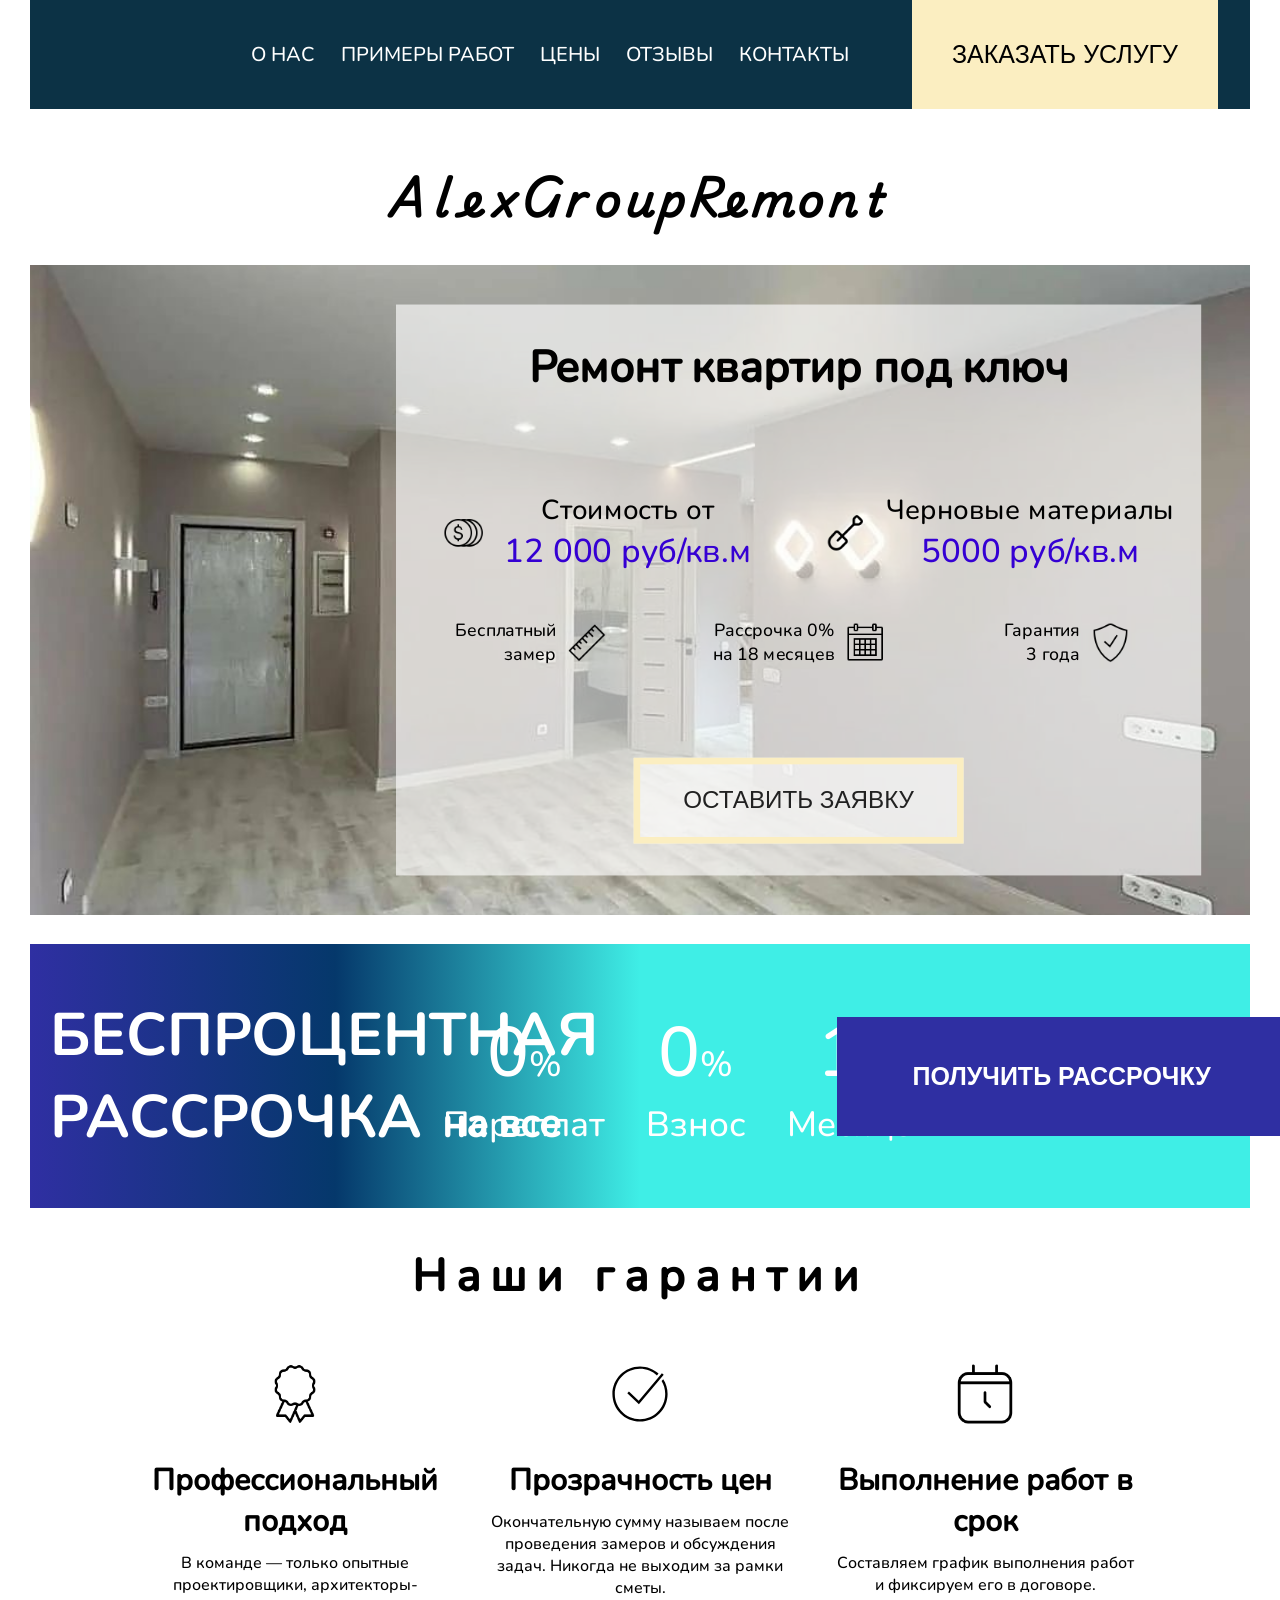
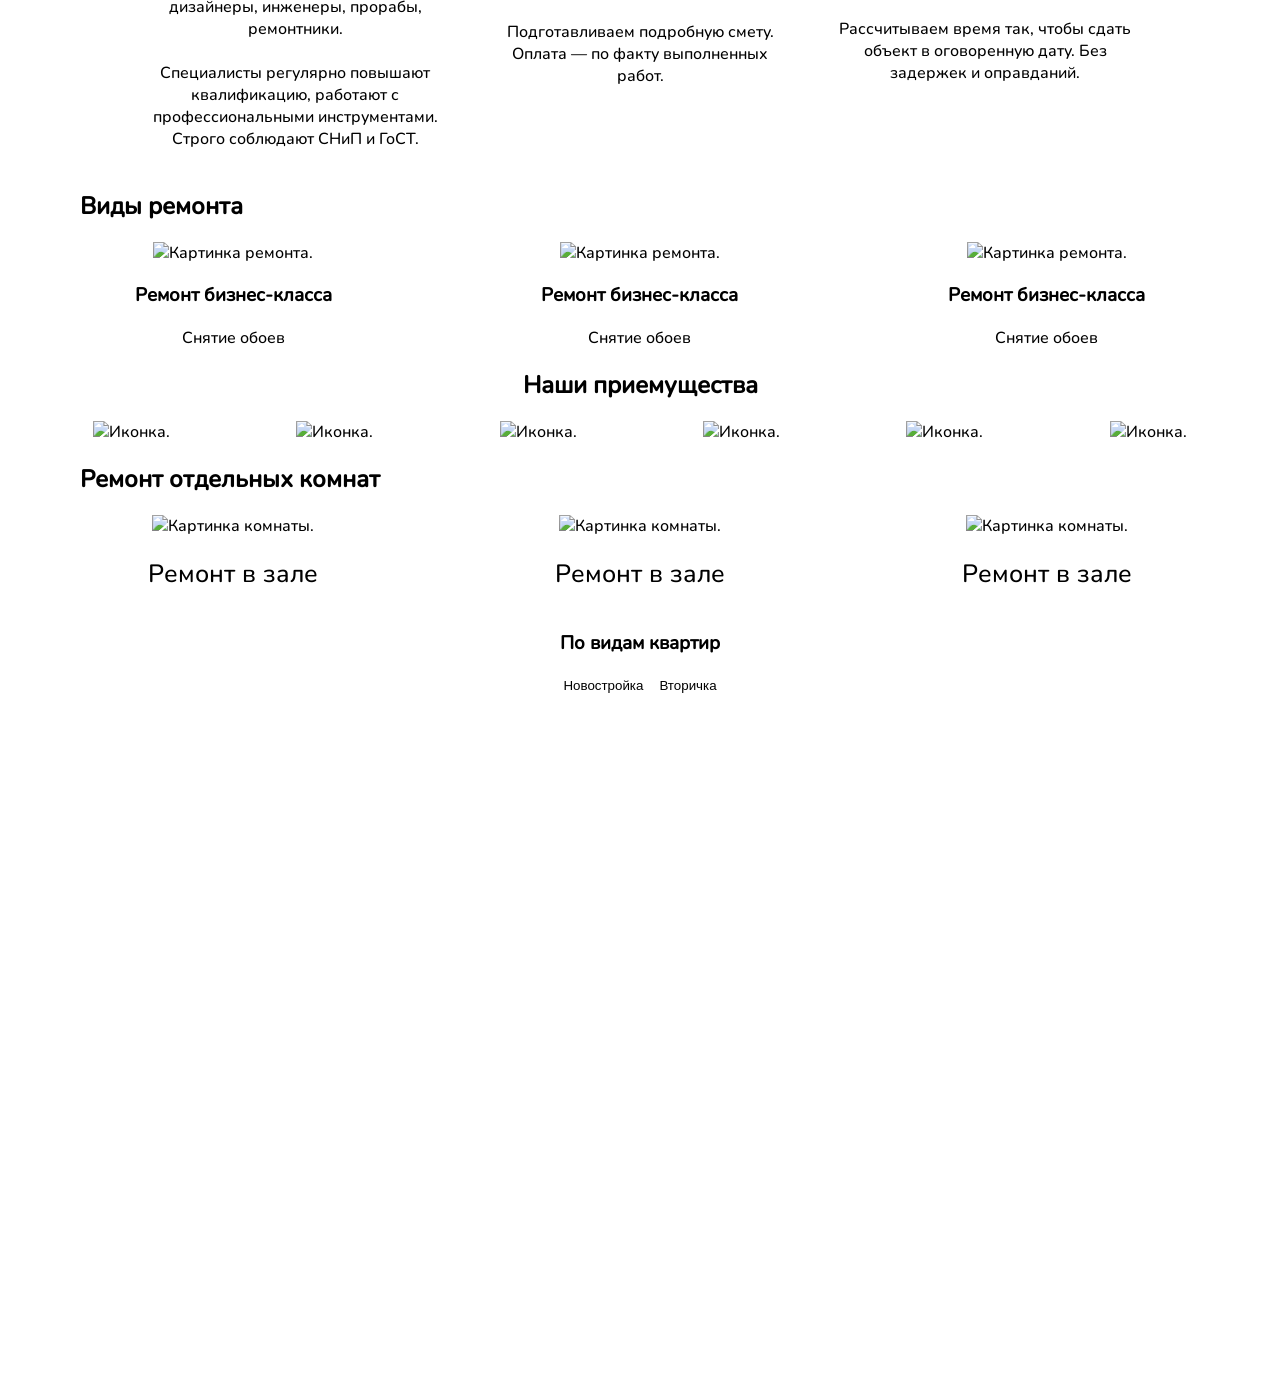
==== index.html @ 6d74d14d "test" ====
<!DOCTYPE html>
<html lang="en">
<head>
    <meta charset="UTF-8">
    <meta name="viewport" content="width=device-width, initial-scale=1.0">
    <script src="https://code.jquery.com/jquery-3.5.1.min.js" integrity="sha256-9/aliU8dGd2tb6OSsuzixeV4y/faTqgFtohetphbbj0=" crossorigin="anonymous"></script>
    <script src="./js/jquery.maskedinput.js"></script>
    <script src="./js/jquery.validate.min.js"></script>
    <link rel="stylesheet" href="styles/style.css">
    <title>Apartments</title>
</head>
<body class="body">
    <div class="body_wrapper">
        <header class="header">
            <div class="header_box">
                <nav class="nav_list">
                    <ul class="header_list">
                        <li class="header_item">
                            <a href="#" class="header_item_links">О нас</a>
                        </li>
                        <li class="header_item">
                            <a href="#" class="header_item_links">Примеры работ</a>
                        </li>
                        <li class="header_item">
                            <a href="#" class="header_item_links">Цены</a>
                        </li>
                        <li class="header_item">
                            <a href="#" class="header_item_links">Отзывы</a>
                        </li>
                        <li class="header_item">
                            <a href="#" class="header_item_links">Контакты</a>
                        </li>
                    </ul>
                    <button class="btn_head">Заказать услугу</button>
                </nav>
            </div>
            <div class="head_big_wrapp">
                <!-- <h1 class="name_compani">AlexgroupRemont</h1> -->
                <h1 class="name_compani">
                    <span class="name_compani_span" style="--d:1">A</span>
                    <span class="name_compani_span" style="--d:2">l</span>
                    <span class="name_compani_span" style="--d:3">e</span>
                    <span class="name_compani_span" style="--d:4">x</span>
                    <span class="name_compani_span" style="--d:5">G</span>
                    <span class="name_compani_span" style="--d:6">r</span>
                    <span class="name_compani_span" style="--d:7">o</span>
                    <span class="name_compani_span" style="--d:8">u</span>
                    <span class="name_compani_span" style="--d:9">p</span>
                    <span class="name_compani_span" style="--d:10">R</span>
                    <span class="name_compani_span" style="--d:11">e</span>
                    <span class="name_compani_span" style="--d:12">m</span>
                    <span class="name_compani_span" style="--d:13">o</span>
                    <span class="name_compani_span" style="--d:14">n</span>
                    <span class="name_compani_span" style="--d:15">t</span>
                </h1>
            </div>
        </header>



        <main class="main">
            <div class="img_wrap">
                <img src="./image/rem7.jpeg" alt="Фон." class="img_main">
            </div>
            <section class="main_wrapp">
                <div class="key_wrapper">
                    <h2 class="work_compani">Ремонт квартир под ключ</h2>
                    <ul class="main_big_list">
                        <li class="big_item big_item_ex">
                            <img src="image/money.png" alt="Иконка." class="lead_image lead_image_ex">
                            <div class="lead_text_wrap">
                                <span class="text_lead_sec">Стоимость от</span>
                                <span class="leader_text">12 000 руб/кв.м</span>
                            </div>
                        </li>
                        <li class="big_item big_item_ex big_item_sec">
                            <img src="image/lopata.png" alt="Иконка." class="lead_image lead_image_ex">
                            <div class="lead_text_wrap">
                                <span class="text_lead_sec">Черновые материалы</span>
                                <span class="leader_text">5000 руб/кв.м</span>
                            </div>
                        </li>
                        <li class="big_item big_item_thi">
                            <img src="image/lineika.png" alt="Иконка." class="lead_image">
                            <div class="lead_text_wrap lead_text_wrap_ex">
                                <span class="text_lead_thi">Бесплатный <br> замер</span>
                            </div>
                        </li>
                        <li class="big_item big_item_fou">
                            <img src="image/data.png" alt="Иконка." class="lead_image">
                            <div class="lead_text_wrap lead_text_wrap_ex">
                                <span class="text_lead_thi">Рассрочка 0% <br> на 18 месяцев</span>
                            </div>
                        </li>
                        <li class="big_item big_item_fif">
                            <img src="image/garant.png" alt="Иконка." class="lead_image">
                            <div class="lead_text_wrap lead_text_wrap_ex">
                                <span class="text_lead_thi">Гарантия <br> 3 года</span>
                            </div>
                        </li>
                    </ul>
                    <button class="btn_work">Оставить заявку</button>
                </div>

                    <div class="popup_wrapp_work" id="popup_wrapp_work">
                        <form action="./sender.php" method="post" class="form_work" id="form_work1">
                            <div class="form_box_work">
                                <span class="btn_close_popup"></span>
                                <p class="name_form_sent" id="out"></p>
                                <div class="form_wrapper_list">
                                    <span class="box_list_popup">
                                        <input type="text" id="popup_name" class="name_popup popup_inp" name="name" required>
                                        <label class="popup_input_text" for="popup_name">Имя</label>
                                    </span>
                                    <span class="box_list_popup">
                                        <input id="popup_num"  type="text" class="phone_pop popup_inp" name="phone" required>
                                        <label class="popup_input_text popup_input_text_sec" for="popup_num">Телефон</label>
                                    </span>
        
                                    <button class="popup_btn_sent" id="btn" type="button">Отправить</button>
                                </div>
                                <div class="popup_status popup_status_good"></div>
                            </div>
                        </form>
                    </div>


                <div class="percent_list">
                    <span class="percent_text">
                        <span class="percent_size">Беспроцентная<br> рассрочка</span> на все
                    </span>
                    <ul class="list_num_main">
                        <li class="num_item_main">
                            <div class="box_num_main">
                                <p class="text_num_box"><span class="num_ex">0</span>%</p> 
                                <span class="text_num_box">Переплат</span> 
                            </div>
                        </li>
                        <li class="num_item_main">
                            <div class="box_num_main">
                                <p class="text_num_box"><span class="num_ex">0</span>%</p> 
                                <span class="text_num_box">Взнос</span> 
                            </div>
                        </li>
                        <li class="num_item_main">
                            <div class="box_num_main">
                                <p class="text_num_box"><span class="num_ex">18</span></p> 
                                <span class="text_num_box">Месяцев</span> 
                            </div>
                        </li>
                    </ul>
                    <button class="btn_procent">Получить рассрочку</button>
                </div>
                <div class="garant_wrapp">
                    <h2 class="garant_main">Наши гарантии</h2>
                    <ul class="garant_list">
                        <li class="gatant_item">
                            <div class="garant_box">
                                <img src="image/nagrada.png" alt="Иконка." class="garant_image">
                                <h3 class="text_gatant">Профессиональный подход</h3>
                                <span class="text_gatant_sec">В команде — только опытные проектировщики, архитекторы-дизайнеры, инженеры, прорабы, ремонтники.<br><br>

                                    Специалисты регулярно повышают квалификацию, работают с профессиональными инструментами. Строго соблюдают СНиП и ГоСТ.</span>
                            </div>
                        </li>
                        <li class="gatant_item">
                            <div class="garant_box">
                                <img src="image/arrow.svg" alt="Иконка." class="garant_image">
                                <h3 class="text_gatant">Прозрачность цен</h3>
                                <span class="text_gatant_sec">Окончательную сумму называем после проведения замеров и обсуждения задач. Никогда не выходим за рамки сметы.<br><br>

                                    Подготавливаем подробную смету. Оплата — по факту выполненных работ.</span>
                            </div>
                        </li>
                        <li class="gatant_item">
                            <div class="garant_box">
                                <img src="image/srok1.png" alt="Иконка." class="garant_image">
                                <h3 class="text_gatant">Выполнение работ в срок</h3>
                                <span class="text_gatant_sec">
                                    Составляем график выполнения работ и фиксируем его в договоре.<br><br>

                                    Рассчитываем время так, чтобы сдать объект в оговоренную дату. Без задержек и оправданий.
                                </span>
                            </div>
                        </li>
                    </ul>
                </div>
                <div class="view_wrapp">
                    <h2 class="view_work">Виды ремонта</h2>
                    <ul class="view_list">
                        <li class="view_item">
                            <div class="view_box">
                                <img src="#" alt="Картинка ремонта." class="view_image">
                                <h3 class="view_style">Ремонт бизнес-класса</h3>
                                <ul class="style_list">
                                    <li class="style_plus_item">Снятие обоев</li>
                                </ul>
                            </div>
                        </li>
                        <li class="view_item">
                            <div class="view_box">
                                <img src="#" alt="Картинка ремонта." class="view_image">
                                <h3 class="view_style">Ремонт бизнес-класса</h3>
                                <ul class="style_list">
                                    <li class="style_plus_item">Снятие обоев</li>
                                </ul>
                            </div>
                        </li>
                        <li class="view_item">
                            <div class="view_box">
                                <img src="#" alt="Картинка ремонта." class="view_image">
                                <h3 class="view_style">Ремонт бизнес-класса</h3>
                                <ul class="style_list">
                                    <li class="style_plus_item">Снятие обоев</li>
                                </ul>
                            </div>
                        </li>
                    </ul>
                </div>
                <div class="advantages_wrapper">
                    <h2 class="advantages_main_big">Наши приемущества</h2>
                    <ul class="advantages_list">
                        <li class="advantages_item">
                            <div class="advantages_box">
                                <img src="#" alt="Иконка." class="advantages_img">
                                <span class="text_advantages"></span>
                            </div>
                        </li>
                        <li class="advantages_item">
                            <div class="advantages_box">
                                <img src="#" alt="Иконка." class="advantages_img">
                                <span class="text_advantages"></span>
                            </div>
                        </li>
                        <li class="advantages_item">
                            <div class="advantages_box">
                                <img src="#" alt="Иконка." class="advantages_img">
                                <span class="text_advantages"></span>
                            </div>
                        </li>
                        <li class="advantages_item">
                            <div class="advantages_box">
                                <img src="#" alt="Иконка." class="advantages_img">
                                <span class="text_advantages"></span>
                            </div>
                        </li>
                        <li class="advantages_item">
                            <div class="advantages_box">
                                <img src="#" alt="Иконка." class="advantages_img">
                                <span class="text_advantages"></span>
                            </div>
                        </li>
                        <li class="advantages_item">
                            <div class="advantages_box">
                                <img src="#" alt="Иконка." class="advantages_img">
                                <span class="text_advantages"></span>
                            </div>
                        </li>
                    </ul>
                </div>
                <div class="individual_wrapp">
                    <h2 class="individual_work">Ремонт отдельных комнат</h2>
                    <ul class="individual_list">
                        <li class="individual_item">
                            <div class="individual_box">
                                <img src="#" alt="Картинка комнаты." class="individual_image">
                                <a href="#" class="individual_style_link">Ремонт в зале</a>
                            </div>
                        </li>
                        <li class="individual_item">
                            <div class="individual_box">
                                <img src="#" alt="Картинка комнаты." class="individual_image">
                                <a href="#" class="individual_style_link">Ремонт в зале</a>
                            </div>
                        </li>
                        <li class="individual_item">
                            <div class="individual_box">
                                <img src="#" alt="Картинка комнаты." class="individual_image">
                                <a href="#" class="individual_style_link">Ремонт в зале</a>
                            </div>
                        </li>
                    </ul>
                </div>
                <div class="view_work_wrapp">
                <h3 class="view_work_text">По видам квартир</h3>
                    <div class="btn_wrapp_work">
                        <button class="view_btn_new">Новостройка</button>
                        <button class="view_btn_defolt">Вторичка</button>
                    </div>
                </div>
            </section>
        </main>


        
        <footer class="footer">

        </footer>
    </div>
    
    <script src="js/index.js"></script>
</body>
</html>
---- styles/style.css ----
@font-face {
    font-family: "Nunito"; 
    src: url("/fonts/Nunito-Medium.ttf") format("truetype"); 
    font-style: normal; 
    font-weight: normal; 
} 
@font-face {
    font-family: "Nunito-Medium-italic"; 
    src: url("/fonts/Nunito-MediumItalic.ttf") format("truetype"); 
    font-style: italic; 
    font-weight: normal; 
} 
@font-face {
    font-family: "Nunito-Bold"; 
    src: url("/fonts/Nunito-Bold.ttf") format("truetype"); 
    font-style: normal; 
    font-weight: bold; 
} 
@font-face {
    font-family: "Nunito-Bold-italic"; 
    src: url("/fonts/Nunito-BoldItalic.ttf") format("truetype"); 
    font-style: italic; 
    font-weight: bold; 
} 
@font-face {
    font-family: "Nunito-italic"; 
    src: url("/fonts/Nunito-Italic.ttf") format("truetype"); 
    font-style: italic; 
    font-weight: normal; 
} 
@font-face {
    font-family: "Playwrite"; 
    src: url("/fonts/PlaywriteDKUloopet-Regular.ttf") format("truetype"); 
    font-style: italic; 
    font-weight: normal; 
} 


ul {
    text-decoration: none;
    padding: 0;
    margin: 0;
}
li {
    text-decoration: none;
    list-style-type: none;
    padding: 0;
    margin: 0;
}
p {
    padding: 0;
    margin: 0;
    text-decoration: none;
}
span {
    padding: 0;
    margin: 0;
    text-decoration: none;
}
a {
    white-space: nowrap;
    cursor: pointer;
    text-decoration: none;
    color: #fff;
}
button {
    border: none;
    background-color: #ffffff00;
}
img {
    user-select: none;
}




body {
    font-family: "Nunito";
    /* font-style: italic; */
    width: 100%;
    max-width: 1920px;
    margin: 0 auto;
    min-height: 3000px;
}

.body_wrapper {
    position: relative;
    text-align: center;
    margin: 0 30px;
}

/* HEADER */

header {
    position: sticky;
    text-align: center;
    display: grid;
    place-items: center;
    /* width: 100%; */
}

.header_box {
    background-color: #0c3245;
    width: 100%;
    margin: 0 auto;
}

.nav_list {
    width: 70%;
    justify-content: space-between;
    color: #fff;
    display: flex;
    align-items: center;
    margin: 0 auto;
}

.header_list {
    display: flex;
    justify-content: space-between;
    align-items: center;
    gap: 10px;
    padding: 0 30px;
    width: 100%;
    max-width: 1500px;
    margin: 0;
}

.header_item {
    text-decoration: none;
    list-style-type: none;
    padding: 8px;
    margin: 0;
}

.header_item_links {
    text-transform: uppercase;
    font-size: 20px;
}




.btn_head {
    cursor: pointer;
    text-transform: uppercase;
    /* font-family: "Nunito"; */
    font-size: 25px;
    border: none;
    background-color: #fbeec1;
    white-space: nowrap;
    width: 400px;
    padding: 40px;
    margin: 0;
    margin-left: 25px;
}


.head_big_wrapp {
    padding: 50px 0;
    padding-top: 30px;
}


.name_compani {
    position: relative;
    display: grid;
    grid-template-columns: repeat(15, 1fr);
    justify-content: center;
    align-items: center;
    width: 500px;
    height: 60px;
    z-index: 80;
}

.name_compani_span {
    user-select: none;
    /* position: absolute; */
    font-size: 45px;
    font-family: "Playwrite"; 
    font-style: italic;
    transition: all 0.2s linear;
    width: 100%;
    animation: row 0.6s linear 1;
    animation-delay: calc(.1s* var(--d));
}

@keyframes row {
    0% {
        transform: translateY(0px);
    }
    50% {
        color: #3feee6;
        transform: translateY(-25px);
    }
    100% {
        color: #000;
        transform: translateY(0px);
    }

}




/* MAIN */

.main {
    text-align: center;
}

.img_wrap {
    width: 100%;
    position: relative;
}

.img_main {
    user-select: none;
    position: absolute;
    object-fit: cover;
    width: 100%;
    height: 650px;
    top: -60px;
    left: 0;
    z-index: -3;
}

.key_wrapper {
    scale: 1.1;
    width: 60%;
    transform: translate(50%, 5px);
    background-color: #ffffffa4;
    padding-bottom: 29px;
}

.work_compani {
    padding-top: 30px;
    user-select: none;
    font-size: 40px;
}

.text_lead_sec {
    font-size: 25px;
    user-select: none;
}
.leader_text {
    font-size: 30px;
    color: #3500d3;
    user-select: none;
}

.lead_text_wrap {
    display: flex;
    justify-content: center;
    text-align: center;
    align-items: center;
    flex-direction: column;
}

.lead_text_wrap_ex {
    text-align: right;
}

.main_big_list {
    padding-top: 40px;
    display: grid;
    grid-template-columns: repeat(6, 1fr);
    grid-template-rows: repeat(2, 100px);
}

.big_item {
    justify-content: center;
    align-items: center;
    flex-direction: row-reverse;
    display: flex;
    justify-content: center;
    align-items: center;
    gap: 10px;
    text-align: right;
}

.big_item_ex {
    text-align: center;
    flex-direction: row;
    grid-column: 1/4;
    display: flex;
    justify-content: center;
    align-items: center;
    gap: 20px;
}
.big_item_sec {
    grid-column: 4/7;
}
.big_item_thi {
    grid-column: 1/3;
    grid-row: 2;
}
.big_item_fou {
    grid-column: 3/5;
    grid-row: 2;
}
.big_item_fif {
    grid-column: 5/7;
    grid-row: 2;
}

.lead_image_ex {
    width: 50px;
}

.lead_image {
    width: 35px;
}


.btn_work {
    margin-top: 55px;
    cursor: pointer;
    user-select: none;
    color: #212121;
    text-transform: uppercase;
    background-color: #ffffff98;
    font-size: 22px;
    border: 6px solid #fbeec1;
    width: 300px;
    padding: 20px;
}




/* POPUP */

/* .popup_big {
    width: 100%;
    height: 100%;
    position: relative;
    background-color: #05386b;
} */

.popup_wrapp_work {
    scale: 1.1;
    background-color: #05386b60;
    transition: all 0.4s linear;
    position: fixed;
    z-index: 0;
    opacity: 0;
    width: 100%;
    visibility: hidden;
    height: 100%;
}

.popup_wrapp_work_active {
    background-color: #05386b60;
    transition: all 0.4s linear;
    visibility: visible;
    top: 0;
    opacity: 1;
    z-index: 87;
}


.form_work {
    box-sizing: border-box;
    position: fixed;
    z-index: -4;
    opacity: 0;
    width: 00px;
    user-select: none;
    background-color: #0c3245;
    color: #fff;
    top: 50%;
    left: 50%;
    transform:translate(-50%, -50%);
    transition: all 0.5s linear;
}

.form_work_active {
    width: 600px;
    transition: all 0.5s linear;
    opacity: 1;
    user-select: all;
    z-index: 88;
}

.btn_close_popup {
    display: block;
    height: 35px;
    width: 35px;
    right: 15px;
    top: 15px;
    position: absolute;
    cursor: pointer;
    user-select: none;
}

.btn_close_popup::before {
    transform: rotate(45deg);
}
.btn_close_popup::after {
    transform: rotate(-45deg);
}

.btn_close_popup::before, .btn_close_popup::after{
    transition: all .4s linear;
    border-radius: 20px;
    content: '';
    position: absolute;
    right: 0;
    top: 15px;
    height: 3px;
    width: 35px;
    background-color: #fff;
    transition: all 0.3s ease 0s;
}

.name_form_sent {
    font-size: 30px;
    position: absolute;
    top:40%;
    left:50%;
    width: 80%;
    transform:translate(-50%, -50%);
    user-select: none;
}

.form_wrapper_list {
    display: flex;
    flex-direction: column;
    align-items: center;
    gap: 10px;
    text-align: center;
    padding: 20px;
    padding-top: 50px;
    padding-bottom: 5px;
}

.box_list_popup {
    position: relative;
    padding: 10px;
    display: flex;
    flex-direction: column-reverse;
    justify-content: center;
    align-items: center;
    text-align: center;
}

.popup_inp {
    box-sizing: border-box;
    user-select: none;
    width: 250px;
    font-size: 22px;
    background-color: #ffffff00;
    border: 2px solid #fbeec1;
    color: #fff;
    padding: 5px 10px;
    transition: all 0.4s linear;
}

.popup_inp:focus {
    transition: all 0.4s linear;
    border: 2px solid #3feee6;
}

input {outline:none;}

.popup_input_text {
    position: absolute;
    border: 2px solid #00000000;
    top: 14px;
    user-select: none;
    font-size: 20px;
    transition: all 0.4s linear;
}

.popup_input_text_active {
    transition: all 0.4s linear;
    top: -18px;
}

.popup_btn_sent {
    font-size: 20px;
    user-select: none;
    background-color: #fbeec1;
    text-transform: uppercase;
    padding: 20px 32px;
    margin-top: 20px;
    color: #000;
}

.popup_status {
    user-select: none;
    padding: 10px;
    width: 60%;
    margin: 0 auto;
    height: 20px;
}

form input.error {
    border: 2px solid #ff0000;
    box-shadow: 0px 0px 10px 3px #ff0000;
}

label.error{
    display: none!important;
}



.percent_list {
    margin-top: 100px;
    display: grid;
    grid-template-columns: repeat(3, minmax(200px, 1fr));
    background: linear-gradient(to left, #3feee6 50%, #05386b, #2f2fa2);
    padding: 50px 20px;
    color: #fff;
    justify-content: center;
    text-align: center;
    align-items: center;
}

.list_num_main {
    display: flex;
    gap: 10%;
    margin: 0 auto;
}

.percent_text {
    font-size: 40px;
    font-weight: 600;
    text-align: left;
    margin: 0 auto;
}

.percent_size {
    user-select: none;
    text-transform: uppercase;
    padding-right: 10px;
    font-family: "Nunito-Bold";
    font-size: 60px;
}

.btn_procent {
    user-select: none;
    cursor: pointer;
    text-transform: uppercase;
    background-color: #2f2fa2;
    font-weight: 600;
    color: #fff;
    width: 450px;
    border: none;
    margin: 0 auto;
    font-size: 25px;
    padding: 45px 30px;
}

.text_num_box {
    user-select: none;
    font-size: 35px;
}

.num_ex {
    user-select: none;
    font-size: 70px;
}


.garant_wrapp {
    width: 60%;
    margin: 0 auto;
    background-color: #fff;
}

.garant_main {
    user-select: none;
    font-size: 45px;
    letter-spacing: 10px;
}

.garant_list {
    display: grid;
    grid-template-columns: repeat(3, 1fr);
    gap: 15px;
    justify-content: center;
}

.gatant_item {
    padding: 20px 15px;
    align-items: center;
    display: flex;
    flex-direction: column;
    min-height: 350px;
    transition: all 0.4s linear;
}

.gatant_item:hover {
    transition: all 0.4s linear;
    box-shadow: 11px 11px 10px 2px #3feee6;
}

.garant_image {
    width: 60px;
}

.gatant_item:hover {
    background-color: #ffffffd5;

}


.text_gatant {
    user-select: none;
    margin-bottom: 10px;
    font-size: 30px;
}

.text_gatant_sec {
    user-select: none;
    width: 300px;
    display: block;
    margin: 0 auto;
}

.advantages_list {
    display: grid;
    grid-template-columns: repeat(6, 1fr);
}

.advantages_main_big {
    user-select: none;
}

.text_advantages {
    user-select: none;
}

.view_work {
    user-select: none;
    text-align: left;
    margin-left: 50px;
    width: 200px;
}

.view_list {
    display: grid;
    grid-template-columns: repeat(3, 1fr);
}

.view_style {
    user-select: none;
}
.style_plus_item {
    user-select: none;
}

.individual_work {
    user-select: none;
    text-align: left;
    margin-left: 50px;
    width: 300px;
}

.individual_list {
    display: grid;
    grid-template-columns: repeat(3, 1fr);
}

.individual_box {
    display: flex;
    flex-direction: column;
    align-items: center;
    justify-content: center;
}

.individual_style_link {
    user-select: none;
    padding: 20px;
    font-size: 25px;
    width: 200px;
    color: #000;
    background-color: #fff;
}
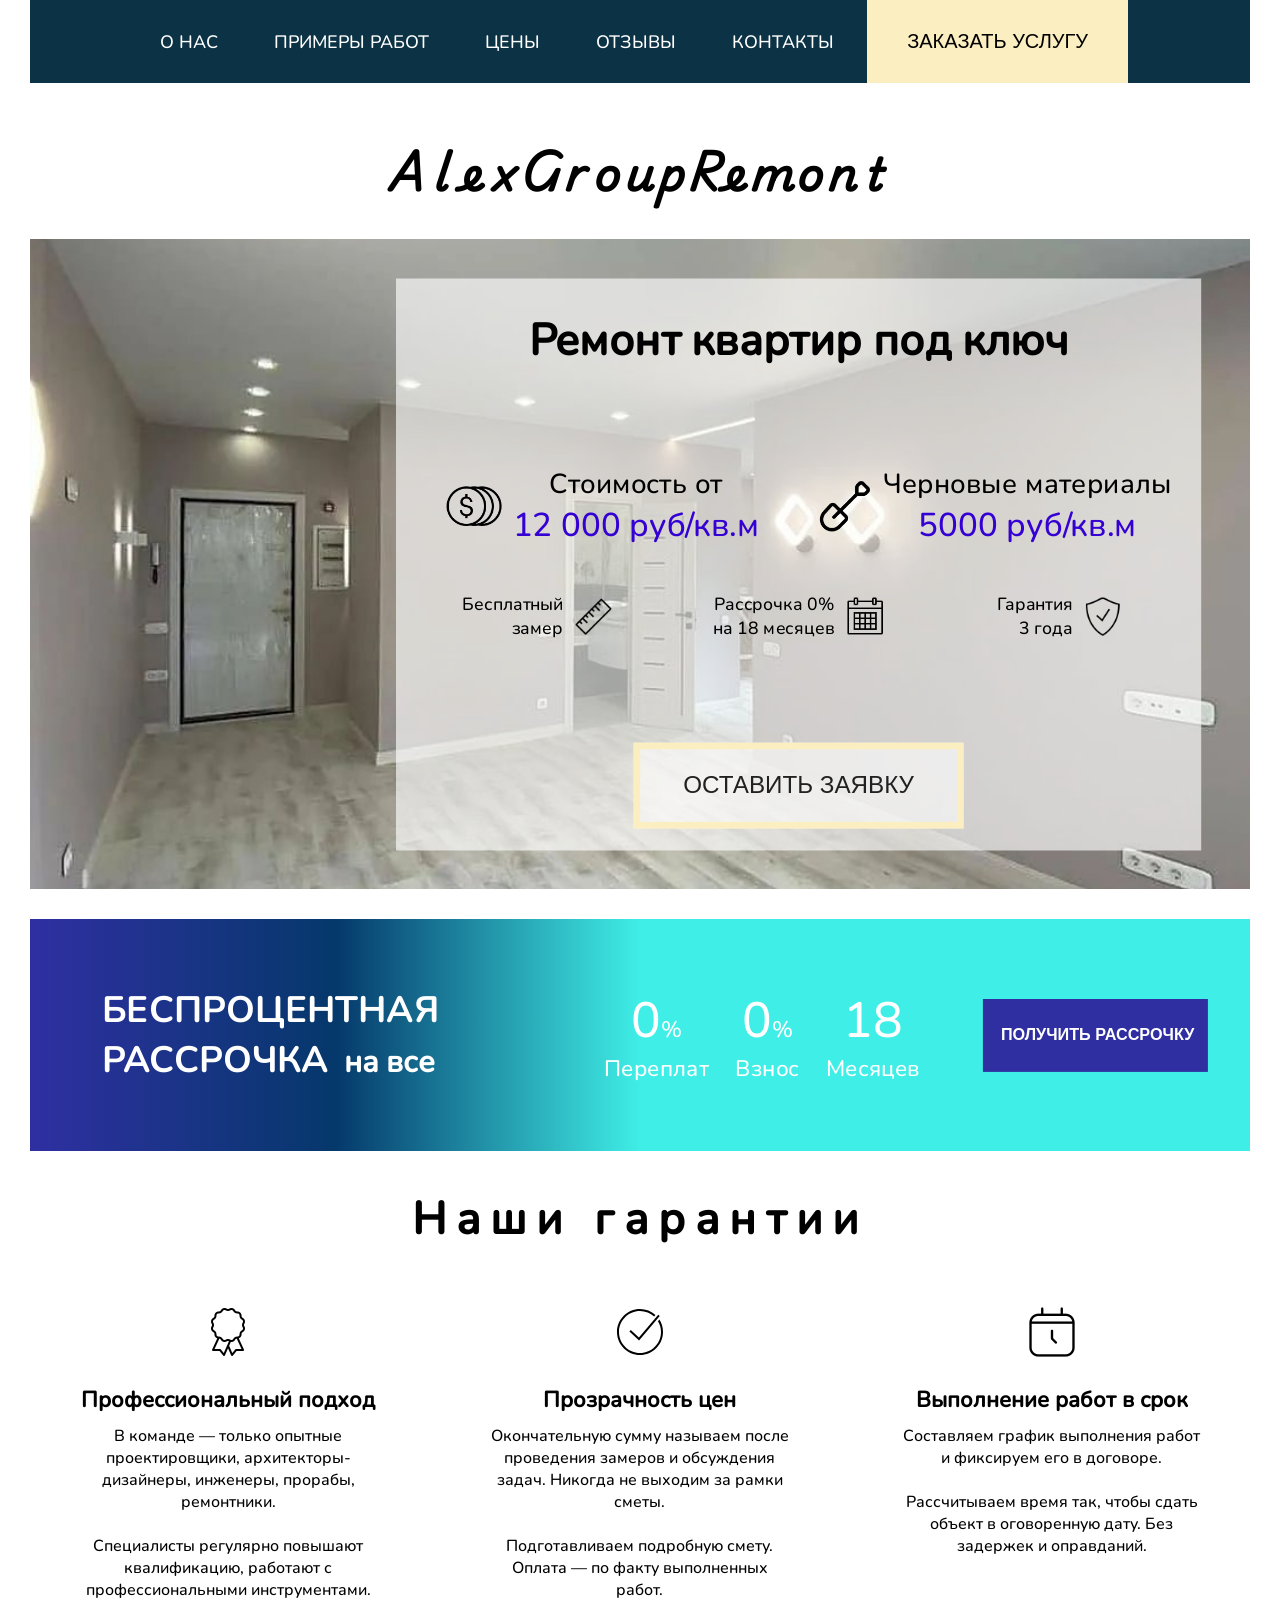
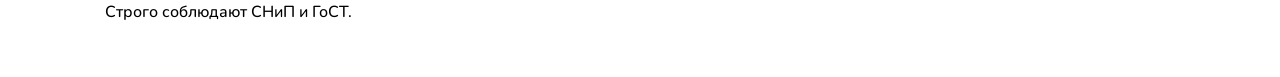
==== commit 9a3a6fdb: "test1" ====
--- a/index.html
+++ b/index.html
@@ -34,6 +34,34 @@
                     <button class="btn_head">Заказать услугу</button>
                 </nav>
             </div>
+            <div class="burger_wrapp">
+                <div class="wrapp_burger_sec">
+                    <button class="btn_head btn_head_bur">Заказать услугу</button>
+                </div>
+                
+            </div>
+
+            <div class="mobule_header" id="mobule_header">
+                <ul class="header_list header_list_mod">
+                    <li class="header_item header_item_mod">
+                        <a href="#" class="header_item_links">О нас</a>
+                    </li>
+                    <li class="header_item header_item_mod">
+                        <a href="#" class="header_item_links">Примеры работ</a>
+                    </li>
+                    <li class="header_item header_item_mod">
+                        <a href="#" class="header_item_links">Цены</a>
+                    </li>
+                    <li class="header_item header_item_mod">
+                        <a href="#" class="header_item_links">Отзывы</a>
+                    </li>
+                    <li class="header_item header_item_mod">
+                        <a href="#" class="header_item_links">Контакты</a>
+                    </li>
+                </ul>
+                <button class="btn_head btn_head_mod">Заказать услугу</button>
+            </div>
+            
             <div class="head_big_wrapp">
                 <!-- <h1 class="name_compani">AlexgroupRemont</h1> -->
                 <h1 class="name_compani">
@@ -56,13 +84,15 @@
             </div>
         </header>
 
-
+        <div class="mob_big"></div>
+        <div class="btn_burger_wrapp">
+            <span></span>
+        </div>
 
         <main class="main">
             <div class="img_wrap">
                 <img src="./image/rem7.jpeg" alt="Фон." class="img_main">
             </div>
-            <section class="main_wrapp">
                 <div class="key_wrapper">
                     <h2 class="work_compani">Ремонт квартир под ключ</h2>
                     <ul class="main_big_list">
@@ -80,19 +110,19 @@
                                 <span class="leader_text">5000 руб/кв.м</span>
                             </div>
                         </li>
-                        <li class="big_item big_item_thi">
+                        <li class="big_item big_item_thi big_item_suii">
                             <img src="image/lineika.png" alt="Иконка." class="lead_image">
                             <div class="lead_text_wrap lead_text_wrap_ex">
                                 <span class="text_lead_thi">Бесплатный <br> замер</span>
                             </div>
                         </li>
-                        <li class="big_item big_item_fou">
+                        <li class="big_item big_item_fou big_item_suii">
                             <img src="image/data.png" alt="Иконка." class="lead_image">
                             <div class="lead_text_wrap lead_text_wrap_ex">
                                 <span class="text_lead_thi">Рассрочка 0% <br> на 18 месяцев</span>
                             </div>
                         </li>
-                        <li class="big_item big_item_fif">
+                        <li class="big_item big_item_fif big_item_suii">
                             <img src="image/garant.png" alt="Иконка." class="lead_image">
                             <div class="lead_text_wrap lead_text_wrap_ex">
                                 <span class="text_lead_thi">Гарантия <br> 3 года</span>
@@ -106,7 +136,6 @@
                         <form action="./sender.php" method="post" class="form_work" id="form_work1">
                             <div class="form_box_work">
                                 <span class="btn_close_popup"></span>
-                                <p class="name_form_sent" id="out"></p>
                                 <div class="form_wrapper_list">
                                     <span class="box_list_popup">
                                         <input type="text" id="popup_name" class="name_popup popup_inp" name="name" required>
@@ -119,38 +148,38 @@
         
                                     <button class="popup_btn_sent" id="btn" type="button">Отправить</button>
                                 </div>
-                                <div class="popup_status popup_status_good"></div>
                             </div>
                         </form>
                     </div>
 
-
-                <div class="percent_list">
-                    <span class="percent_text">
-                        <span class="percent_size">Беспроцентная<br> рассрочка</span> на все
-                    </span>
-                    <ul class="list_num_main">
-                        <li class="num_item_main">
-                            <div class="box_num_main">
-                                <p class="text_num_box"><span class="num_ex">0</span>%</p> 
-                                <span class="text_num_box">Переплат</span> 
-                            </div>
-                        </li>
-                        <li class="num_item_main">
-                            <div class="box_num_main">
-                                <p class="text_num_box"><span class="num_ex">0</span>%</p> 
-                                <span class="text_num_box">Взнос</span> 
-                            </div>
-                        </li>
-                        <li class="num_item_main">
-                            <div class="box_num_main">
-                                <p class="text_num_box"><span class="num_ex">18</span></p> 
-                                <span class="text_num_box">Месяцев</span> 
-                            </div>
-                        </li>
-                    </ul>
-                    <button class="btn_procent">Получить рассрочку</button>
-                </div>
+                    <div class="percent_list_big">
+                        <div class="percent_list">
+                            <span class="percent_text">
+                                <span class="percent_size">Беспроцентная<br> рассрочка</span> на все
+                            </span>
+                            <ul class="list_num_main">
+                                <li class="num_item_main">
+                                    <div class="box_num_main">
+                                        <p class="text_num_box"><span class="num_ex">0</span>%</p> 
+                                        <span class="text_num_box">Переплат</span> 
+                                    </div>
+                                </li>
+                                <li class="num_item_main">
+                                    <div class="box_num_main">
+                                        <p class="text_num_box"><span class="num_ex">0</span>%</p> 
+                                        <span class="text_num_box">Взнос</span> 
+                                    </div>
+                                </li>
+                                <li class="num_item_main">
+                                    <div class="box_num_main">
+                                        <p class="text_num_box"><span class="num_ex">18</span></p> 
+                                        <span class="text_num_box">Месяцев</span> 
+                                    </div>
+                                </li>
+                            </ul>
+                            <button class="btn_procent">Получить рассрочку</button>
+                        </div>
+                    </div>
                 <div class="garant_wrapp">
                     <h2 class="garant_main">Наши гарантии</h2>
                     <ul class="garant_list">
@@ -172,7 +201,7 @@
                                     Подготавливаем подробную смету. Оплата — по факту выполненных работ.</span>
                             </div>
                         </li>
-                        <li class="gatant_item">
+                        <li class="gatant_item gatant_item_sec">
                             <div class="garant_box">
                                 <img src="image/srok1.png" alt="Иконка." class="garant_image">
                                 <h3 class="text_gatant">Выполнение работ в срок</h3>
@@ -185,7 +214,7 @@
                         </li>
                     </ul>
                 </div>
-                <div class="view_wrapp">
+                <!--<div class="view_wrapp">
                     <h2 class="view_work">Виды ремонта</h2>
                     <ul class="view_list">
                         <li class="view_item">
@@ -287,8 +316,7 @@
                         <button class="view_btn_new">Новостройка</button>
                         <button class="view_btn_defolt">Вторичка</button>
                     </div>
-                </div>
-            </section>
+                </div>-->
         </main>
 
 
--- a/styles/style.css
+++ b/styles/style.css
@@ -79,8 +79,9 @@
     /* font-style: italic; */
     width: 100%;
     max-width: 1920px;
+    min-width: 300px;
     margin: 0 auto;
-    min-height: 3000px;
+    /* min-height: 2000px; */
 }
 
 .body_wrapper {
@@ -92,7 +93,6 @@
 /* HEADER */
 
 header {
-    position: sticky;
     text-align: center;
     display: grid;
     place-items: center;
@@ -107,6 +107,7 @@
 
 .nav_list {
     width: 70%;
+    transition: all 0.4s linear;
     justify-content: space-between;
     color: #fff;
     display: flex;
@@ -119,7 +120,7 @@
     justify-content: space-between;
     align-items: center;
     gap: 10px;
-    padding: 0 30px;
+    /* padding: 0 30px; */
     width: 100%;
     max-width: 1500px;
     margin: 0;
@@ -132,15 +133,44 @@
     margin: 0;
 }
 
+:focus {
+    outline: 1px solid #3feee6;
+}
+
 .header_item_links {
+    user-select: none;
+    position: relative;
+    transition: all 0.4s linear;
     text-transform: uppercase;
     font-size: 20px;
 }
 
+.header_item:hover .header_item_links::after {
+    transition: all 0.4s linear;
+    scale: 1;
+    width: 100%;
+    left: 0;
+}
+
+.header_item_links::after {
+    content: " ";
+    position: absolute;
+    right: 0;
+    top: 24px;
+    width: 0;
+    height: 3px;
+    /* bottom: 10px; */
+    background-color: #3feee6;
+    transition: all 0.4s linear;
+    border-radius: 20px;
+    scale: 0;
+}
+
 
 
 
 .btn_head {
+    user-select: none;
     cursor: pointer;
     text-transform: uppercase;
     /* font-family: "Nunito"; */
@@ -149,9 +179,21 @@
     background-color: #fbeec1;
     white-space: nowrap;
     width: 400px;
-    padding: 40px;
+    padding: 30px 40px;
     margin: 0;
     margin-left: 25px;
+    transition: all 0.4s linear;
+}
+
+.btn_head_bur {
+    margin: 0;
+}
+
+.btn_head:hover {
+    scale: 1.02;
+    transition: all 0.4s linear;
+    background-color: #fff;
+    border-radius: 15px;
 }
 
 
@@ -200,6 +242,173 @@
 }
 
 
+/* BURGER */
+
+.burger_wrapp {
+    background-color: #0c3245;
+    width: 100%;
+    position: fixed;
+    z-index: 88;
+    top: 0;
+    display: flex;
+    justify-content: space-between;
+    align-items: center;
+    margin: 0 auto;
+}
+
+.wrapp_burger_sec {
+    padding-left: 20px;
+    width: 50%;
+    display: flex;
+}
+
+.btn_burger_wrapp {
+    transition: all 0.4s linear;
+    cursor: pointer;
+    display: flex;
+    justify-content: center;
+    align-items: center;
+    text-align: center;
+    width: 60px;
+    height: 40px;
+    z-index: 99;
+    position: fixed;
+    top: 20px;
+    right: 50px;
+}
+
+.btn_burger_wrapp span {
+    position: absolute;
+    width: 100%;
+    height: 3px;
+    left: 0;
+    opacity: 1;
+    background-color: #fff;
+    border-radius: 10px;
+    transition: all 0.4s linear;
+}
+
+.btn_burger_wrapp::before,
+.btn_burger_wrapp::after {
+    content: '';
+    left: 0;
+    position: absolute;
+    display: block;
+    width: 100%;
+    height: 3px;
+    border-radius: 10px;
+    background: #fff;
+}
+
+.btn_burger_wrapp::after {
+    transition: transform .3s, top .6s .15s;
+    top: 0;
+}
+
+.btn_burger_wrapp::before {
+    transition: transform .3s, bottom .6s .15s;
+    bottom: 0;
+}
+.burger_active {
+    z-index: 91;
+}
+
+.burger_active::before {
+    transition: bottom .3s, transform .6s .15s;
+    transform: rotate(-45deg) ;
+    bottom: 18px;
+}
+.burger_active::after {
+    transition: top .3s, transform .6s .15s;
+    transform: rotate(45deg) ;
+    top: 18px;
+}
+.burger_active span {
+    transition: all 0.4s linear;
+    scale: 0;
+    opacity: 0;
+}
+
+
+.mob_big {
+    user-select: none;
+    width: 100%;
+    top: 0;
+    left: 0;
+    height: 100%;
+    transition: all 0.4s linear;
+    z-index: -2;
+    position: fixed;
+}
+
+.mob_big_active {
+    transition: all 0.4s linear;
+    background-color: #7a9abaa6;
+    z-index: 88;
+}
+
+@media (min-width:951px) {
+    .btn_burger_wrapp {
+        display: none;
+    }
+}
+
+.mobule_header {
+    position: fixed;
+    height: min-content;
+    background-color: #0f445e;
+    right: 0;
+    top: 0px;
+    user-select: none;
+    z-index: -4;
+    opacity: 0;
+    visibility: hidden;
+    transition: all 0.4s linear;
+    transform: translate(50%, 0);
+}
+
+.mobule_header_active {
+    transform: translate(0%, 0);
+    user-select: all;
+    z-index: 90;
+    opacity: 1;
+    visibility: visible;
+    transition: all 0.4s linear;
+}
+
+.header_list_mod {
+    transition: all 0.4s linear;
+    flex-direction: column;
+    background: none;
+    justify-content: center;
+    margin: 0 auto;
+    gap: 30px;
+    padding-top: 60px;
+    width: 400px;
+}
+
+.btn_head_mod {
+    margin: 0;
+    margin-top: 20px;
+    width: 100%;
+}
+
+.btn_head_mod:hover {
+    scale: 1;
+}
+
+
+@media (min-width:951px) {
+    .burger_wrapp {
+        display: none;
+    }
+    .mobule_header {
+        display: none;
+    }
+    .mob_big {
+        display: none;
+    }
+}
 
 
 /* MAIN */
@@ -225,24 +434,31 @@
 }
 
 .key_wrapper {
+    transition: all 0.4s linear;
     scale: 1.1;
     width: 60%;
     transform: translate(50%, 5px);
     background-color: #ffffffa4;
-    padding-bottom: 29px;
+    padding-bottom: 20px;
 }
 
 .work_compani {
+    transition: all 0.4s linear;
+    padding: 0 10px;
     padding-top: 30px;
     user-select: none;
     font-size: 40px;
 }
 
 .text_lead_sec {
+    white-space: nowrap;
+    transition: all 0.4s linear;
     font-size: 25px;
     user-select: none;
 }
 .leader_text {
+    white-space: nowrap;
+    transition: all 0.4s linear;
     font-size: 30px;
     color: #3500d3;
     user-select: none;
@@ -261,6 +477,8 @@
 }
 
 .main_big_list {
+    transition:  all 0.4s linear;
+    padding: 10px;
     padding-top: 40px;
     display: grid;
     grid-template-columns: repeat(6, 1fr);
@@ -285,7 +503,7 @@
     display: flex;
     justify-content: center;
     align-items: center;
-    gap: 20px;
+    gap: 10px;
 }
 .big_item_sec {
     grid-column: 4/7;
@@ -303,12 +521,16 @@
     grid-row: 2;
 }
 
+.big_item_suii {
+    transition: all 0.4s linear;
+}
+
+.lead_image {
+    width: 35px;
+}
+
 .lead_image_ex {
     width: 50px;
-}
-
-.lead_image {
-    width: 35px;
 }
 
 
@@ -323,6 +545,14 @@
     border: 6px solid #fbeec1;
     width: 300px;
     padding: 20px;
+    transition: all 0.4s linear;
+}
+
+.btn_work:hover {
+    border-radius: 15px;
+    transition: all 0.4s linear;
+    background-color: #fff;
+    scale: 1.03;
 }
 
 
@@ -330,57 +560,48 @@
 
 /* POPUP */
 
-/* .popup_big {
-    width: 100%;
+.popup_wrapp_work {
+    background-color: #05386b60;
+    transition: all 0.4s linear;
+    position: fixed;
+    opacity: 0;
+    width: 100%;
+    left: 0;
     height: 100%;
-    position: relative;
-    background-color: #05386b;
-} */
-
-.popup_wrapp_work {
-    scale: 1.1;
-    background-color: #05386b60;
-    transition: all 0.4s linear;
-    position: fixed;
-    z-index: 0;
-    opacity: 0;
-    width: 100%;
-    visibility: hidden;
-    height: 100%;
+    user-select: none;
+    z-index: -2;
 }
 
 .popup_wrapp_work_active {
-    background-color: #05386b60;
-    transition: all 0.4s linear;
-    visibility: visible;
+    user-select: all;
+    transition: all 0.4s linear;
     top: 0;
     opacity: 1;
-    z-index: 87;
+    z-index: 93;
 }
 
 
 .form_work {
-    box-sizing: border-box;
     position: fixed;
-    z-index: -4;
-    opacity: 0;
-    width: 00px;
-    user-select: none;
-    background-color: #0c3245;
-    color: #fff;
     top: 50%;
     left: 50%;
-    transform:translate(-50%, -50%);
-    transition: all 0.5s linear;
+    width: 0;
+    transform: translate(-50%, -50%);
+    transition: all 0.4s linear;
+    color: #fff;
 }
 
 .form_work_active {
+    transition: all 0.4s linear;
     width: 600px;
-    transition: all 0.5s linear;
-    opacity: 1;
-    user-select: all;
-    z-index: 88;
-}
+}
+
+.form_box_work {
+    transition: all 0.4s linear;
+    background-color: #0c3245;
+}
+
+
 
 .btn_close_popup {
     display: block;
@@ -415,12 +636,31 @@
 
 .name_form_sent {
     font-size: 30px;
+    user-select: none;
+}
+
+.wrapp_popup_text {
+    left: 0px;
+    width: 100%;
     position: absolute;
-    top:40%;
-    left:50%;
-    width: 80%;
-    transform:translate(-50%, -50%);
-    user-select: none;
+    box-sizing: border-box;
+    visibility: hidden;
+    opacity: 0;
+    display: flex;
+    gap: 10px;
+    flex-direction: column-reverse;
+    justify-content: center;
+    text-align: center;
+    align-items: center;
+    transition: all 0.4s linear;
+}
+
+.wrapp_popup_text_active {
+    padding: 20px;
+    transition: all 0.4s linear;
+    opacity: 1;
+    visibility: visible;
+    width: 100%;
 }
 
 .form_wrapper_list {
@@ -430,8 +670,7 @@
     gap: 10px;
     text-align: center;
     padding: 20px;
-    padding-top: 50px;
-    padding-bottom: 5px;
+    padding-top: 30px;
 }
 
 .box_list_popup {
@@ -466,7 +705,7 @@
 .popup_input_text {
     position: absolute;
     border: 2px solid #00000000;
-    top: 14px;
+    top: 16px;
     user-select: none;
     font-size: 20px;
     transition: all 0.4s linear;
@@ -478,6 +717,7 @@
 }
 
 .popup_btn_sent {
+    cursor: pointer;
     font-size: 20px;
     user-select: none;
     background-color: #fbeec1;
@@ -507,10 +747,9 @@
 
 
 .percent_list {
-    margin-top: 100px;
+    transition: all 0.4s linear;
     display: grid;
-    grid-template-columns: repeat(3, minmax(200px, 1fr));
-    background: linear-gradient(to left, #3feee6 50%, #05386b, #2f2fa2);
+    grid-template-columns: repeat(3, 1fr);
     padding: 50px 20px;
     color: #fff;
     justify-content: center;
@@ -518,17 +757,28 @@
     align-items: center;
 }
 
+.percent_list_big {
+    background: linear-gradient(to left, #3feee6 50%, #05386b, #2f2fa2);
+    margin-top: 100px;
+}
+
 .list_num_main {
+    width: 100%;
+    transition: all 0.4s linear;
     display: flex;
-    gap: 10%;
+    gap: 30px;
+    justify-content: center;
     margin: 0 auto;
+    margin-left: 40px;
 }
 
 .percent_text {
+    transition: all 0.4s linear;
     font-size: 40px;
     font-weight: 600;
     text-align: left;
     margin: 0 auto;
+    white-space: nowrap;
 }
 
 .percent_size {
@@ -540,6 +790,9 @@
 }
 
 .btn_procent {
+    transition: all 0.4s linear;
+    white-space: nowrap;
+    box-sizing: border-box;
     user-select: none;
     cursor: pointer;
     text-transform: uppercase;
@@ -553,30 +806,43 @@
     padding: 45px 30px;
 }
 
+.btn_procent:hover {
+    transition: all 0.4s linear;
+    background-color: #0000c4;
+    border-radius: 20px;
+    scale: 1.02;
+
+}
+
 .text_num_box {
+    transition: all 0.4s linear;
     user-select: none;
     font-size: 35px;
 }
 
 .num_ex {
+    transition: all 0.4s linear;
     user-select: none;
     font-size: 70px;
 }
 
 
 .garant_wrapp {
-    width: 60%;
+    transition: all 0.4s linear;
+    width: 80%;
     margin: 0 auto;
     background-color: #fff;
 }
 
 .garant_main {
+    transition: all 0.4s linear;
     user-select: none;
     font-size: 45px;
     letter-spacing: 10px;
 }
 
 .garant_list {
+    transition: all 0.4s linear;
     display: grid;
     grid-template-columns: repeat(3, 1fr);
     gap: 15px;
@@ -594,18 +860,13 @@
 
 .gatant_item:hover {
     transition: all 0.4s linear;
-    box-shadow: 11px 11px 10px 2px #3feee6;
+    box-shadow: 0px 0px 10px 7px #3feee6;
+    background-color: #ffffffd5;
 }
 
 .garant_image {
     width: 60px;
 }
-
-.gatant_item:hover {
-    background-color: #ffffffd5;
-
-}
-
 
 .text_gatant {
     user-select: none;
@@ -619,6 +880,11 @@
     display: block;
     margin: 0 auto;
 }
+
+
+
+
+
 
 .advantages_list {
     display: grid;
@@ -678,4 +944,518 @@
     width: 200px;
     color: #000;
     background-color: #fff;
-}+}
+
+
+
+
+
+
+
+
+/* АДАПТИВ */
+@media (max-width:1750px) {
+    .percent_list {
+        transition: all 0.4s linear;
+        scale: 0.9;
+        gap: 90px;
+    }
+
+    .btn_procent {
+        transition: all 0.4s linear;
+        width: 350px;
+        font-size: 22px;
+    }
+}
+
+
+@media (max-width:1670px) {
+    .percent_text {
+        transition: all 0.4s linear;
+        scale: 0.85;
+    }
+}
+
+@media (max-width:1600px) {
+    .text_num_box {
+        transition: all 0.4s linear;
+        font-size: 25px;
+    }
+    .num_ex {
+        transition: all 0.4s linear;
+        font-size: 55px;
+    }
+}
+
+@media (max-width:1500px) {
+    .header_item_links {
+        font-size: 18px;
+        transition: all 0.4s linear;
+    }
+    .btn_head {
+        width: 300px;
+        font-size: 20px;
+    }
+
+    .btn_head_mod {
+        width: 100%;
+    }
+
+
+    .btn_procent {
+        transition: all 0.4s linear;
+        padding: 30px 20px;
+        width: 250px;
+        font-size: 18px;
+    }
+
+    .percent_size {
+        font-size: 48px;
+    }
+}
+
+@media (max-width:1350px) {
+    .btn_procent {
+        transition: all 0.4s linear;
+        width: 250px;
+        font-size: 18px;
+    }
+
+    .percent_size {
+        font-size: 48px;
+    }
+}
+
+@media (max-width:1300px) {
+    .garant_wrapp {
+        transition: all 0.4s linear;
+        width: 100%;
+    }
+    
+    .text_gatant {
+        font-size: 22px;
+        font-weight: 800;
+    }
+    .text_gatant_sec {
+        font-size: 16px;
+    }
+    .garant_image {
+        width: 50px;
+    }
+}
+
+@media (max-width:1280px) {
+    .nav_list {
+        transition: all 0.4s linear;
+        width: 80%;
+    }
+}
+
+@media (max-width:1250px) {
+    .percent_size {
+        transition: all 0.4s linear;
+        font-size: 38px;
+    }
+}
+
+@media (max-width:1150px) {
+    .text_lead_sec {
+        transition: all 0.4s linear;
+        font-size: 18px;
+    }
+    .leader_text {
+        transition: all 0.4s linear;
+        font-size: 22px;
+    }
+
+    .text_lead_thi {
+        transition: all 0.4s linear;
+        font-size: 13px;
+    }
+
+    .btn_procent {
+        width: 200px;
+        font-size: 13px;
+    }
+
+    .btn_work {
+        margin-top: 25px;
+    }
+}
+
+@media (max-width:1130px) {
+    .nav_list {
+        transition: all 0.4s linear;
+        width: 90%;
+    }
+}
+
+@media (max-width:1100px) {
+    .percent_list {
+        padding: 30px 10px;
+    }
+
+    .percent_text {
+        font-size: 20px;
+    }
+
+    .list_num_main {
+        margin-left: 0;
+        transition: all 0.4s linear;
+    }
+
+    .text_num_box {
+        font-size: 16px;
+    }
+
+    .num_ex {
+        font-size: 40px;
+    }
+
+    .percent_size {
+        font-size: 28px;
+    }
+
+    .garant_list {
+        transition: all 0.4s linear;
+        scale: 0.8;
+    }
+
+    .garant_main {
+        transition: all 0.4s linear;
+        margin-bottom: 0;
+    }
+    
+}
+
+@media (max-width:1010px) {
+    .nav_list {
+        transition: all 0.4s linear;
+        width: 95%;
+    }
+}
+
+@media (max-width:1000px) {
+    .work_compani {
+        transition: all 0.4s linear;
+        font-size: 30px;
+        margin-bottom: 0;
+    }
+
+    .main_big_list {
+        transition: all 0.4s linear;
+        padding-top: 0;
+    }
+}
+
+@media (max-width:950px) {
+    .lead_image_ex {
+        width: 40px;
+    }
+
+    .text_lead_sec {
+        font-size: 14px;
+    }
+
+    .leader_text {
+        font-size: 17px;
+    }
+
+    .text_lead_thi {
+        font-size: 10px;
+    }
+
+    .header_box {
+        transition: all 0.4s linear;
+        display: none;
+    }
+
+    .head_big_wrapp {
+        padding-top: 100px;
+    }
+}
+
+@media (max-width:910px) {
+    .percent_list {
+        gap: 30px;
+    }
+
+    .percent_size {
+        font-size: 20px;
+    }
+
+    .num_ex {
+        font-size: 30px;
+    }
+
+
+
+
+    .garant_list {
+        transition: all 0.4s linear;
+        grid-template-columns: repeat(2, 1fr);
+        grid-template-rows: repeat(2, 1fr);
+        transform: translate(0, -10%);
+    }
+
+    .garant_list .gatant_item_sec {
+        grid-column: span 2;
+        margin: 0 auto;
+    }
+
+    .garant_main {
+        font-size: 35px;
+    }
+
+    .btn_procent {
+        width: 150px;
+        padding: 20px 10px;
+        font-size: 9px;
+    }
+}
+
+@media (max-width:900px) {
+    .text_lead_sec {
+        transition: all 0.4s linear;
+        font-size: 14px;
+    }
+    .leader_text {
+        transition: all 0.4s linear;
+        font-size: 18px;
+    }
+}
+
+
+@media (max-width:760px) {
+    .img_main {
+        height: 550px;
+    }
+
+    .btn_work {
+        margin: 0;
+        width: 200px;
+        font-size: 16px;
+        padding: 14px;
+        border: 4px solid #fbeec1;
+    }
+
+    .percent_list {
+        gap: 10px;
+    }
+}
+
+@media (max-width:750px) {
+    .btn_head {
+        font-size: 15px;
+        width: 200px;
+    }
+
+    .name_compani {
+        width: 50%;
+        margin: 0 auto;
+    }
+    
+    .name_compani_span {
+        font-size: 35px;
+    }
+
+    .work_compani {
+        font-size: 24px;
+    }
+
+    .text_lead_sec {
+        font-size: 11px;
+    }
+    .leader_text {
+        font-size: 13px;
+    }
+
+    .main_big_list {
+        grid-template-rows: repeat(2, 70px);
+    }
+}
+
+@media (max-width:700px) {
+    .form_work_active {
+        width: 500px;
+    }
+}
+
+@media (max-width:660px) {
+    
+    .img_main {
+        height: 450px;
+    }
+
+    .percent_list_big {
+        margin-top: 50px;
+    }
+
+    .key_wrapper {
+        transition: all 0.4s linear;
+        width: 80%;
+        transform: translate(10%, 0);
+    }
+}
+
+@media (max-width:630px) {
+    .percent_list {
+        scale: 0.7;
+        gap: 30px;
+    }
+
+    .garant_list {
+        scale: 0.65;
+        transform: translate(0, -25%);
+    }
+
+    .garant_main {
+        font-size: 26px;
+    }
+}
+
+@media (max-width:600px) {
+
+    .header_list_mod {
+        width: 300px;
+    }
+    
+    .form_box_work {
+        scale: 0.9;
+    }
+    
+    .btn_burger_wrapp {
+        width: 40px;
+        height: 30px;
+        right: 40px;
+    }
+    
+    .burger_active::before {
+        bottom: 13px;
+    }
+    .burger_active::after {
+        top: 14px;
+    }
+}
+
+
+@media (max-width:540px) {
+    .percent_list {
+        scale: 0.6;
+        padding: 10px;
+    }
+
+    .garant_main {
+        font-size: 20px;
+    }
+
+    .garant_list {
+        scale: 0.6;
+        transform: translate(0, -30%);
+        grid-template-columns: repeat(1, 1fr);
+        grid-template-rows: repeat(3, 1fr);
+    }
+
+    .garant_list .gatant_item_sec {
+        grid-column: auto;
+    }
+}
+
+@media (max-width:510px) {
+    .btn_head_bur {
+        width: 140px;
+        font-size: 10px;
+        padding: 20px;
+    }
+
+    .img_main {
+        height: 300px;
+    }
+
+    .percent_list_big {
+        margin: 0;
+        transform: translate(0%, -60%);
+    }
+    
+    .garant_wrapp {
+        transform: translate(0%, -3%);
+    }
+
+    .key_wrapper {
+        scale: 0.9;
+        width: 100%;
+        transform: translate(0%, -20%);
+    }
+
+    .btn_burger_wrapp {
+        top: 10px;
+        right: 20px;
+    }
+
+    .mobule_header {
+        scale: 0.85;
+        top: -40px;
+        right: -25px;
+    }
+}
+@media (max-width:470px) {
+    .percent_list {
+        scale: 0.5;
+    }
+}
+
+@media (max-width:420px) {
+    .main_big_list {
+        grid-template-rows: repeat(2, 50px);
+    }
+
+    .lead_image {
+        width: 15px;
+    }
+    .lead_image_ex {
+        width: 25px;
+    }
+
+    .key_wrapper {
+        width: 130%;
+        scale: 0.7;
+        transform: translate(-16%, -35%);
+    }
+    
+    .percent_list_big {
+        transform: translate(0%, -110%);
+    }
+    .garant_wrapp {
+        transform: translate(0%, -8%);
+    }
+}
+
+@media (max-width:400px) {
+    .name_compani_span {
+        font-size: 25px;
+    }
+
+    .work_compani {
+        font-size: 18px;
+    }
+
+    .text_lead_thi {
+        font-size: 9px;
+    }
+
+    .percent_list_big {
+        transform: translate(0%, -130%);
+    }
+
+    .percent_list {
+        padding: 0;
+        scale: 0.4;
+    }
+}
+@media (max-width:340px) {
+    .percent_list {
+        scale: 0.35;
+    }
+}
+
+
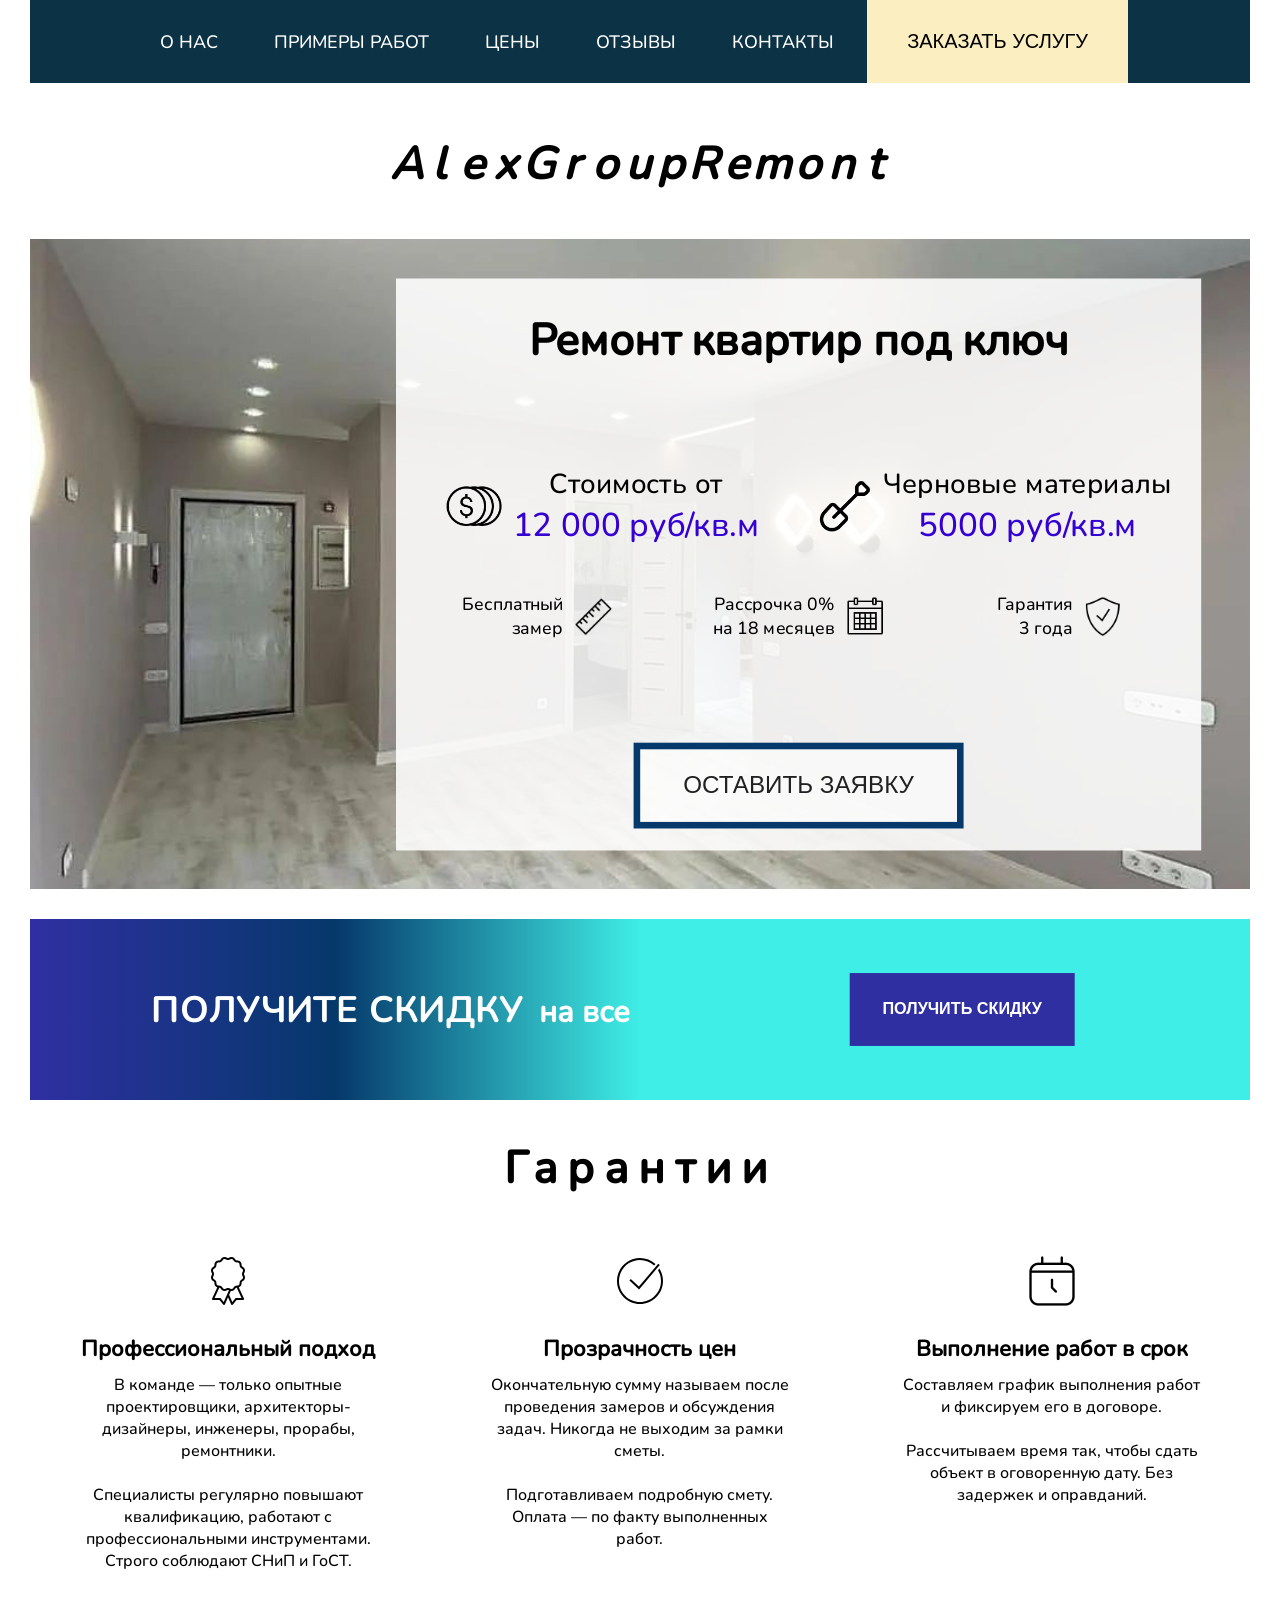
==== commit 6e47f657: "test2" ====
--- a/index.html
+++ b/index.html
@@ -7,7 +7,7 @@
     <script src="./js/jquery.maskedinput.js"></script>
     <script src="./js/jquery.validate.min.js"></script>
     <link rel="stylesheet" href="styles/style.css">
-    <title>Apartments</title>
+    <title>AlexGroupRemont</title>
 </head>
 <body class="body">
     <div class="body_wrapper">
@@ -38,6 +38,10 @@
                 <div class="wrapp_burger_sec">
                     <button class="btn_head btn_head_bur">Заказать услугу</button>
                 </div>
+
+                <a href="tel:898816011189" class="tel_link">
+                    <img src="./image/telefon.png" alt="Телефон." class="tel_header">
+                </a>
                 
             </div>
 
@@ -60,6 +64,10 @@
                     </li>
                 </ul>
                 <button class="btn_head btn_head_mod">Заказать услугу</button>
+
+                <a href="tel:898816011189" class="tel_link_btn">
+                    <img src="./image/telefon.png" alt="Телефон." class="tel_header">
+                    +7(988)160-11-189</a>
             </div>
             
             <div class="head_big_wrapp">
@@ -99,33 +107,44 @@
                         <li class="big_item big_item_ex">
                             <img src="image/money.png" alt="Иконка." class="lead_image lead_image_ex">
                             <div class="lead_text_wrap">
-                                <span class="text_lead_sec">Стоимость от</span>
-                                <span class="leader_text">12 000 руб/кв.м</span>
+                                <span class="text_lead_sec text_lead_sec_ex">Стоимость от</span>
+                                <span class="leader_text leader_text_ex">12 000 руб/кв.м</span>
+
+                                <span class="mod_text">Стоимость от
+                                    <span class="leader_text_sec">12 000 руб/кв.м</span>
+                                </span>
                             </div>
                         </li>
                         <li class="big_item big_item_ex big_item_sec">
                             <img src="image/lopata.png" alt="Иконка." class="lead_image lead_image_ex">
                             <div class="lead_text_wrap">
-                                <span class="text_lead_sec">Черновые материалы</span>
-                                <span class="leader_text">5000 руб/кв.м</span>
+                                <span class="text_lead_sec text_lead_sec_ex">Черновые материалы</span>
+                                <span class="leader_text leader_text_ex">5000 руб/кв.м</span>
+
+                                <span class="mod_text">Материалы
+                                    <span class="leader_text_sec">5000 руб/кв.м</span>
+                                </span>
                             </div>
                         </li>
                         <li class="big_item big_item_thi big_item_suii">
                             <img src="image/lineika.png" alt="Иконка." class="lead_image">
                             <div class="lead_text_wrap lead_text_wrap_ex">
                                 <span class="text_lead_thi">Бесплатный <br> замер</span>
+                                <span class="text_lead_thi_sec">Бесплатный замер</span>
                             </div>
                         </li>
                         <li class="big_item big_item_fou big_item_suii">
                             <img src="image/data.png" alt="Иконка." class="lead_image">
                             <div class="lead_text_wrap lead_text_wrap_ex">
                                 <span class="text_lead_thi">Рассрочка 0% <br> на 18 месяцев</span>
+                                <span class="text_lead_thi_sec">Рассрочка 0% на 18 месяцев</span>
                             </div>
                         </li>
                         <li class="big_item big_item_fif big_item_suii">
                             <img src="image/garant.png" alt="Иконка." class="lead_image">
                             <div class="lead_text_wrap lead_text_wrap_ex">
                                 <span class="text_lead_thi">Гарантия <br> 3 года</span>
+                                <span class="text_lead_thi_sec">Гарантия 3 года</span>
                             </div>
                         </li>
                     </ul>
@@ -151,13 +170,35 @@
                             </div>
                         </form>
                     </div>
+                    <div class="popup_wrapp_work popup_wrapp_work2" id="popup_wrapp_work_sec">
+                        <form action="./sender_sec.php" method="post" class="form_work form_work2" id="form_work2">
+                            <div class="form_box_work">
+                                <span class="btn_close_popup btn_close_popup2"></span>
+                                <div class="form_wrapper_list">
+                                    <h3 class="giv_discount">Получите скидку 10 %</h3>
+                                    <span class="box_list_popup">
+                                        <input type="text" id="popup_name" class="name_popup name_popup_1 popup_inp" name="name" required>
+                                        <label class="popup_input_text popup_input_text_1" for="popup_name">Имя</label>
+                                    </span>
+                                    <span class="box_list_popup">
+                                        <input id="popup_num"  type="text" class="phone_pop phone_pop_1 popup_inp" name="phone" required>
+                                        <label class="popup_input_text popup_input_text_sec popup_input_text_sec_1" for="popup_num2">Телефон</label>
+                                    </span>
+        
+                                    <button class="popup_btn_sent popup_btn_sent2" id="btn2" type="button">Отправить</button>
+                                </div>
+                            </div>
+                        </form>
+                    </div>
 
                     <div class="percent_list_big">
                         <div class="percent_list">
                             <span class="percent_text">
-                                <span class="percent_size">Беспроцентная<br> рассрочка</span> на все
+                                <span class="percent_size">Получите  скидку</span> на все
                             </span>
-                            <ul class="list_num_main">
+                            
+                            <!-- <span class="percent_size">10%</span> -->
+                            <!-- <ul class="list_num_main">
                                 <li class="num_item_main">
                                     <div class="box_num_main">
                                         <p class="text_num_box"><span class="num_ex">0</span>%</p> 
@@ -176,12 +217,12 @@
                                         <span class="text_num_box">Месяцев</span> 
                                     </div>
                                 </li>
-                            </ul>
-                            <button class="btn_procent">Получить рассрочку</button>
+                            </ul> -->
+                            <button class="btn_procent" id="btn_procent">Получить скидку</button>
                         </div>
                     </div>
                 <div class="garant_wrapp">
-                    <h2 class="garant_main">Наши гарантии</h2>
+                    <h2 class="garant_main">Гарантии</h2>
                     <ul class="garant_list">
                         <li class="gatant_item">
                             <div class="garant_box">
--- a/styles/style.css
+++ b/styles/style.css
@@ -81,7 +81,7 @@
     max-width: 1920px;
     min-width: 300px;
     margin: 0 auto;
-    /* min-height: 2000px; */
+    min-height: 2000px;
 }
 
 .body_wrapper {
@@ -175,6 +175,7 @@
     text-transform: uppercase;
     /* font-family: "Nunito"; */
     font-size: 25px;
+    color: #000;
     border: none;
     background-color: #fbeec1;
     white-space: nowrap;
@@ -212,22 +213,36 @@
     width: 500px;
     height: 60px;
     z-index: 80;
-}
+
+    /* animation: row2 0.7s linear 1; */
+    /* animation-delay: 0s; */
+}
+
+
+/* .big_link {
+    
+} */
 
 .name_compani_span {
-    user-select: none;
+    display: flex;
+    justify-content: center;
+    text-align: center;
+    user-select: none;
+    background-color: #ffffff00;
     /* position: absolute; */
     font-size: 45px;
-    font-family: "Playwrite"; 
+    /* font-family: "Playwrite";  */
     font-style: italic;
     transition: all 0.2s linear;
     width: 100%;
-    animation: row 0.6s linear 1;
-    animation-delay: calc(.1s* var(--d));
+    animation: row 0.7s linear 1, secot 2s linear infinite;
+    animation-delay: calc(.07s* var(--d));
+    color: #000;
 }
 
 @keyframes row {
     0% {
+        color: #000;
         transform: translateY(0px);
     }
     50% {
@@ -238,7 +253,38 @@
         color: #000;
         transform: translateY(0px);
     }
-
+    
+}
+
+@keyframes secot {
+    0% {
+        color: #000;
+    }
+    50% {
+        /* transform: translate(0, 15px); */
+        color: #3feee6;
+    }
+    100% {
+        color: #000;
+    }
+}
+
+@media (max-width:600px) {
+    .text_lead_sec_ex {
+        display: none;
+    }
+    .leader_text_ex {
+        display: none;
+    }
+}
+@media (min-width:601px) {
+    .mod_text {
+        display: none;
+    }
+}
+
+.mod_text {
+    font-size: 16px;
 }
 
 
@@ -250,17 +296,26 @@
     position: fixed;
     z-index: 88;
     top: 0;
+    left: 0;
     display: flex;
-    justify-content: space-between;
+    justify-content: flex-start;
     align-items: center;
     margin: 0 auto;
 }
 
 .wrapp_burger_sec {
     padding-left: 20px;
-    width: 50%;
+    width: 43%;
     display: flex;
 }
+
+
+.tel_header {
+    user-select: none;
+    width: 50px;
+}
+
+
 
 .btn_burger_wrapp {
     transition: all 0.4s linear;
@@ -365,6 +420,12 @@
     visibility: hidden;
     transition: all 0.4s linear;
     transform: translate(50%, 0);
+
+    display: flex;
+    flex-direction: column;
+    align-items: center;
+    gap: 20px;
+    padding-bottom: 15px;
 }
 
 .mobule_header_active {
@@ -397,6 +458,14 @@
     scale: 1;
 }
 
+.tel_link_btn {
+    scale: 1.2;
+    display: flex;
+    align-items: center;
+    gap: 10px;
+    user-select: none;
+}
+
 
 @media (min-width:951px) {
     .burger_wrapp {
@@ -438,7 +507,7 @@
     scale: 1.1;
     width: 60%;
     transform: translate(50%, 5px);
-    background-color: #ffffffa4;
+    background-color: #ffffffe0;
     padding-bottom: 20px;
 }
 
@@ -463,6 +532,23 @@
     color: #3500d3;
     user-select: none;
 }
+
+.text_lead_thi_sec {
+    font-size: 16px;
+    white-space: nowrap;
+    user-select: none;
+    display: none;
+}
+
+@media (max-width:600px) {
+    .text_lead_thi_sec {
+        display: flex;
+    }
+    .text_lead_thi {
+        display: none;
+    }
+}
+
 
 .lead_text_wrap {
     display: flex;
@@ -520,6 +606,38 @@
     grid-column: 5/7;
     grid-row: 2;
 }
+@media (max-width:600px) {
+    .main_big_list {
+        grid-template-columns: repeat(1, 1fr);
+        grid-template-rows: repeat(5, 70px);
+    }
+
+    .big_item_ex {
+        grid-column: auto;
+    }
+    .big_item_sec {
+        grid-column: auto;
+    }
+    .big_item_thi {
+        grid-column: auto;
+        grid-row: auto;
+    }
+    .big_item_fou {
+        grid-column: auto;
+        grid-row: auto;
+    }
+    .big_item_fif {
+        grid-column: auto;
+        grid-row: auto;
+    }
+
+    .big_item {
+        display: flex;
+        justify-content: space-between;
+        flex-direction: row;
+    }
+}
+
 
 .big_item_suii {
     transition: all 0.4s linear;
@@ -542,7 +660,7 @@
     text-transform: uppercase;
     background-color: #ffffff98;
     font-size: 22px;
-    border: 6px solid #fbeec1;
+    border: 6px solid #05386b;
     width: 300px;
     padding: 20px;
     transition: all 0.4s linear;
@@ -673,6 +791,12 @@
     padding-top: 30px;
 }
 
+.giv_discount {
+    scale: 1.5;
+    user-select: none;
+    white-space: nowrap;
+}
+
 .box_list_popup {
     position: relative;
     padding: 10px;
@@ -745,11 +869,21 @@
 }
 
 
+.status_good {
+    transition: all 0.4s linear;
+    user-select: none;
+}
+.name_form_sent {
+    user-select: none;
+    transition: all 0.4s linear;
+}
+
+
 
 .percent_list {
     transition: all 0.4s linear;
     display: grid;
-    grid-template-columns: repeat(3, 1fr);
+    grid-template-columns: repeat(2, 1fr);
     padding: 50px 20px;
     color: #fff;
     justify-content: center;
@@ -1075,7 +1209,7 @@
 
     .btn_procent {
         width: 200px;
-        font-size: 13px;
+        font-size: 16px;
     }
 
     .btn_work {
@@ -1180,9 +1314,9 @@
         gap: 30px;
     }
 
-    .percent_size {
+    /* .percent_size {
         font-size: 20px;
-    }
+    } */
 
     .num_ex {
         font-size: 30px;
@@ -1208,9 +1342,9 @@
     }
 
     .btn_procent {
-        width: 150px;
+        width: 200px;
         padding: 20px 10px;
-        font-size: 9px;
+        font-size: 14px;
     }
 }
 
@@ -1236,7 +1370,7 @@
         width: 200px;
         font-size: 16px;
         padding: 14px;
-        border: 4px solid #fbeec1;
+        border: 4px solid #05386b;
     }
 
     .percent_list {
@@ -1245,10 +1379,27 @@
 }
 
 @media (max-width:750px) {
+    .status_good {
+        transition: all 0.4s linear;
+        font-size: 13px;
+    }
+    .name_form_sent {
+        transition: all 0.4s linear;
+        font-size: 20px;
+    }
+
     .btn_head {
         font-size: 15px;
         width: 200px;
     }
+    
+    .btn_head_mod {
+        width: 100%;
+    }
+
+    .btn_head_bur {
+        font-size: 13px;
+    }
 
     .name_compani {
         width: 50%;
@@ -1256,6 +1407,7 @@
     }
     
     .name_compani_span {
+        padding: 0 4px;
         font-size: 35px;
     }
 
@@ -1270,9 +1422,6 @@
         font-size: 13px;
     }
 
-    .main_big_list {
-        grid-template-rows: repeat(2, 70px);
-    }
 }
 
 @media (max-width:700px) {
@@ -1284,7 +1433,7 @@
 @media (max-width:660px) {
     
     .img_main {
-        height: 450px;
+        height: 550px;
     }
 
     .percent_list_big {
@@ -1315,6 +1464,24 @@
 }
 
 @media (max-width:600px) {
+
+    .main_big_list {
+        gap: 10px;
+        margin: 0 20px;
+        padding-top: 10px;
+        grid-template-rows: repeat(5, 40px);
+    }
+
+    .text_lead_sec {
+        font-size: 18px;
+    }
+    .leader_text {
+        font-size: 20px;
+    }
+
+    .body_wrapper {
+        margin: 0 15px;
+    }
 
     .header_list_mod {
         width: 300px;
@@ -1336,17 +1503,42 @@
     .burger_active::after {
         top: 14px;
     }
+
+    .img_main {
+        height: 600px;
+    }
 }
 
 
 @media (max-width:540px) {
+
+@keyframes row {
+    0% {
+        color: #000;
+        transform: translateY(0px);
+    }
+    50% {
+        color: #3feee6;
+        transform: translateY(-15px);
+    }
+    100% {
+        color: #000;
+        transform: translateY(0px);
+    }
+
+}
+
     .percent_list {
         scale: 0.6;
         padding: 10px;
     }
 
+    .img_main {
+        height: 530px;
+    }
+
     .garant_main {
-        font-size: 20px;
+        font-size: 18px;
     }
 
     .garant_list {
@@ -1362,6 +1554,32 @@
 }
 
 @media (max-width:510px) {
+
+    .tel_header {
+        width: 30px;
+    }
+
+    .wrapp_burger_sec {
+        width: 50%;
+    }
+
+    .work_compani {
+        margin-top: 20px;
+        padding-top: 15px;
+    }
+
+    .name_compani_span {
+        font-size: 28px;
+    }
+
+    .form_box_work {
+        scale: 0.7;
+    }
+
+    .head_big_wrapp {
+        padding-top: 75px;
+    }
+
     .btn_head_bur {
         width: 140px;
         font-size: 10px;
@@ -1369,22 +1587,26 @@
     }
 
     .img_main {
-        height: 300px;
-    }
+        height: 400px;
+    }
+    
+    /* .main_big_list {
+        grid-template-rows: repeat(5, 50px);
+    } */
 
     .percent_list_big {
         margin: 0;
-        transform: translate(0%, -60%);
+        transform: translate(0%, -95%);
     }
     
     .garant_wrapp {
-        transform: translate(0%, -3%);
+        transform: translate(0%, -6%);
     }
 
     .key_wrapper {
         scale: 0.9;
         width: 100%;
-        transform: translate(0%, -20%);
+        transform: translate(0%, -18%);
     }
 
     .btn_burger_wrapp {
@@ -1400,39 +1622,63 @@
 }
 @media (max-width:470px) {
     .percent_list {
-        scale: 0.5;
+        scale: 0.55;
+    }
+}
+@media (max-width:450px) {
+    .name_compani_span {
+        font-size: 22px;
     }
 }
 
 @media (max-width:420px) {
-    .main_big_list {
+
+    .img_main {
+        height: 400px;
+    }
+
+    .form_box_work {
+        scale: 0.6;
+    }
+
+    /* .main_big_list {
         grid-template-rows: repeat(2, 50px);
-    }
-
-    .lead_image {
+    } */
+
+    /* .lead_image {
         width: 15px;
     }
+    */
     .lead_image_ex {
-        width: 25px;
-    }
-
+        width: 30px;
+    } 
+    
     .key_wrapper {
         width: 130%;
         scale: 0.7;
-        transform: translate(-16%, -35%);
+        transform: translate(-16%, -40%);
     }
     
+    .img_main {
+        height: 350px;
+    }
+
     .percent_list_big {
-        transform: translate(0%, -110%);
+        transform: translate(0%, -200%);
     }
     .garant_wrapp {
-        transform: translate(0%, -8%);
+        transform: translate(0%, -11%);
     }
 }
 
 @media (max-width:400px) {
+    /* .garant_wrapp {
+        transform: translate(0%, -11%);
+    } */
+
     .name_compani_span {
-        font-size: 25px;
+        font-size: 20px;
+        padding: 3px;
     }
 
     .work_compani {
@@ -1443,19 +1689,37 @@
         font-size: 9px;
     }
 
+    .img_main {
+        height: 340px;
+    }
+
     .percent_list_big {
-        transform: translate(0%, -130%);
+        transform: translate(0%, -260%);
     }
 
     .percent_list {
         padding: 0;
-        scale: 0.4;
+        scale: 0.45;
     }
 }
 @media (max-width:340px) {
     .percent_list {
-        scale: 0.35;
-    }
-}
-
-
+        scale: 0.4;
+    }
+
+    .form_box_work {
+        scale: 0.55;
+    }
+}
+
+@media (max-width:340px) {
+    .status_good {
+        font-size: 9px;
+    }
+
+    .name_form_sent {
+        font-size: 15px;
+    }
+}
+
+
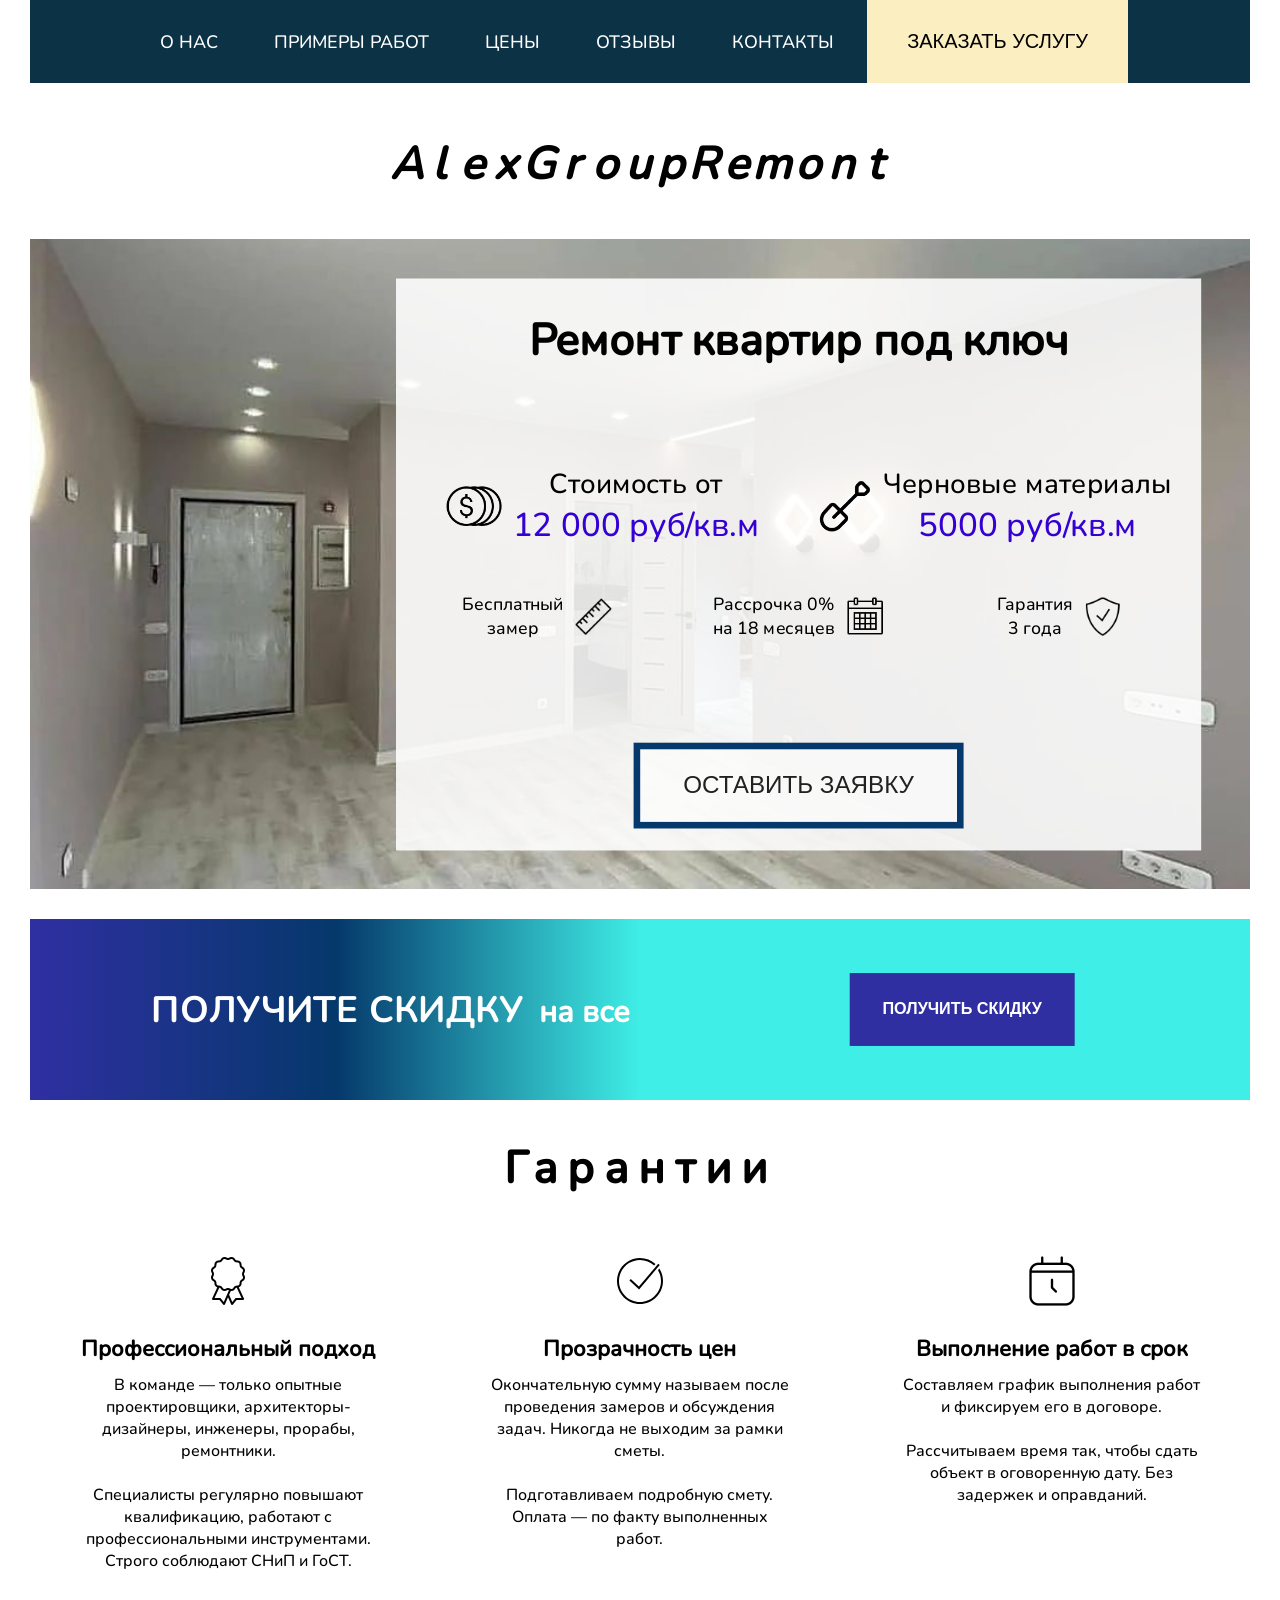
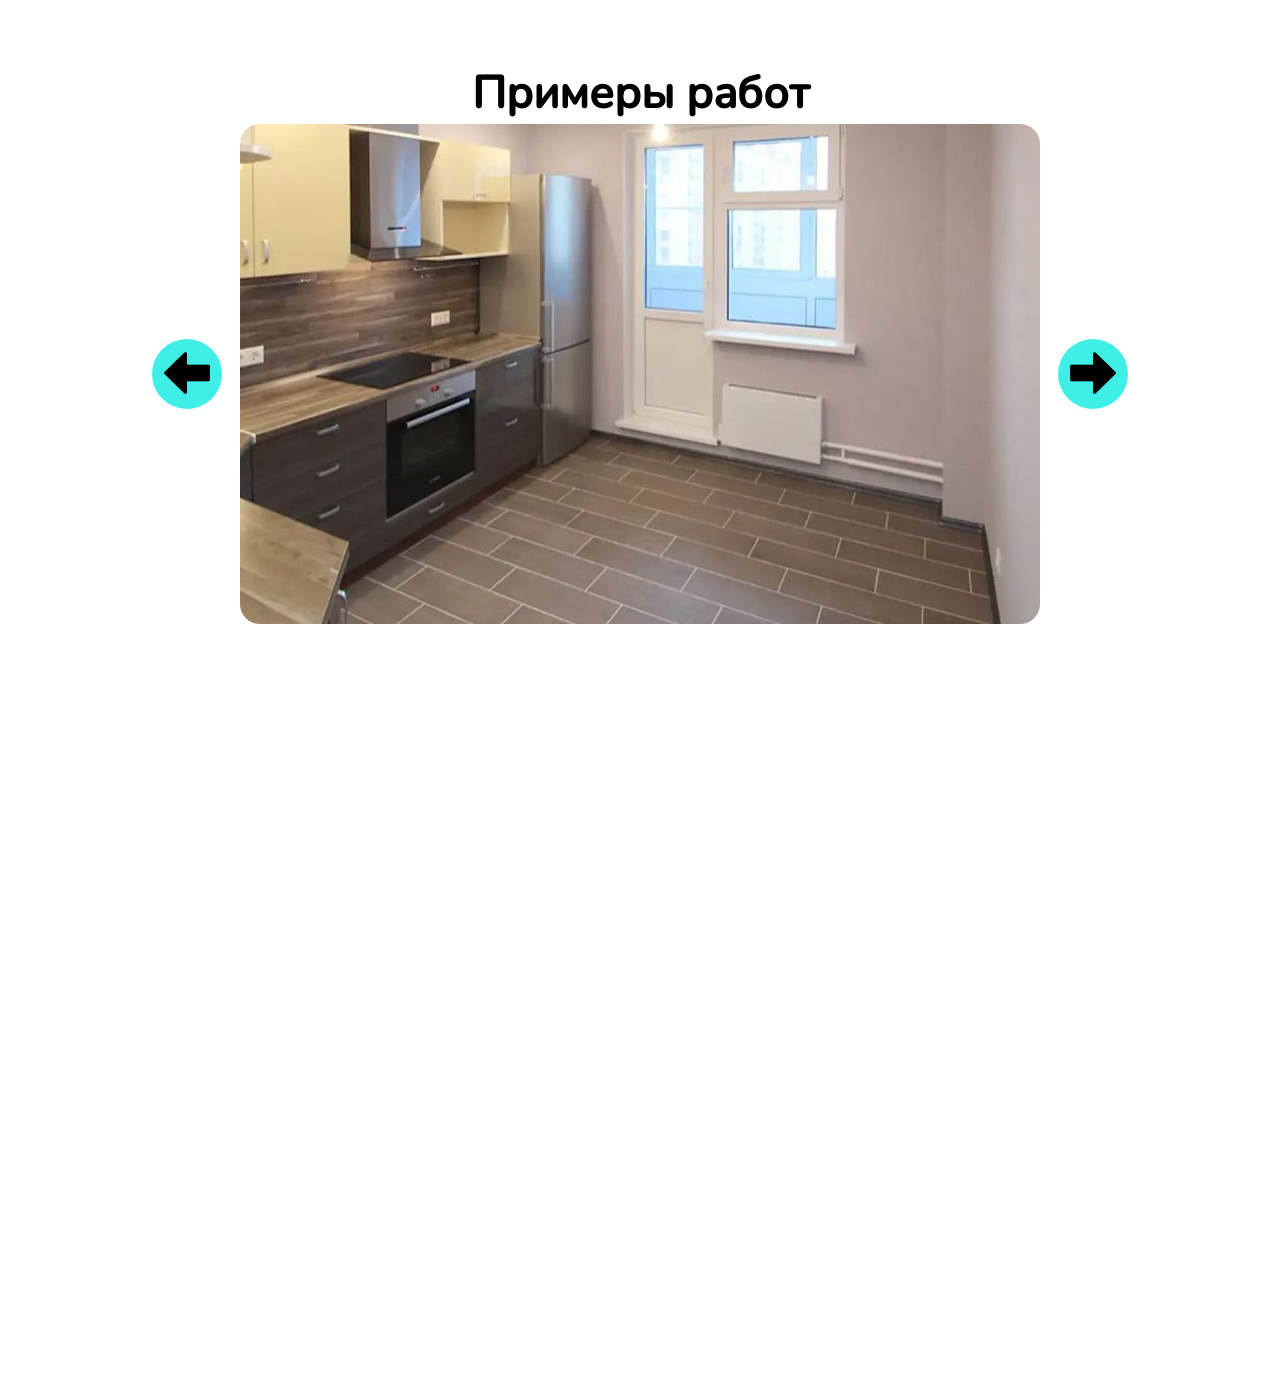
==== commit 33452db0: "fin1" ====
--- a/index.html
+++ b/index.html
@@ -6,6 +6,7 @@
     <script src="https://code.jquery.com/jquery-3.5.1.min.js" integrity="sha256-9/aliU8dGd2tb6OSsuzixeV4y/faTqgFtohetphbbj0=" crossorigin="anonymous"></script>
     <script src="./js/jquery.maskedinput.js"></script>
     <script src="./js/jquery.validate.min.js"></script>
+    <link rel="shortcut icon" href="./image/molotok_fav.ico">
     <link rel="stylesheet" href="styles/style.css">
     <title>AlexGroupRemont</title>
 </head>
@@ -39,7 +40,7 @@
                     <button class="btn_head btn_head_bur">Заказать услугу</button>
                 </div>
 
-                <a href="tel:898816011189" class="tel_link">
+                <a href="tel:+7(988)160-11-89" class="tel_link">
                     <img src="./image/telefon.png" alt="Телефон." class="tel_header">
                 </a>
                 
@@ -65,7 +66,7 @@
                 </ul>
                 <button class="btn_head btn_head_mod">Заказать услугу</button>
 
-                <a href="tel:898816011189" class="tel_link_btn">
+                <a href="tel:+7(988)160-11-89" class="tel_link_btn">
                     <img src="./image/telefon.png" alt="Телефон." class="tel_header">
                     +7(988)160-11-189</a>
             </div>
@@ -99,7 +100,7 @@
 
         <main class="main">
             <div class="img_wrap">
-                <img src="./image/rem7.jpeg" alt="Фон." class="img_main">
+                <img src="./image/main_fon.jpeg" alt="Фон." class="img_main">
             </div>
                 <div class="key_wrapper">
                     <h2 class="work_compani">Ремонт квартир под ключ</h2>
@@ -255,6 +256,32 @@
                         </li>
                     </ul>
                 </div>
+
+                <div class="primer_work_wrapp">
+                    <h2 class="primer_work">Примеры работ</h2>
+                    <div class="slider_wrapp">
+                        <div class="slider-container">
+                            <div class="slider">
+                                <img src="./image/slider1.jpeg" alt="Примеры работ." class="slider_img">
+                                <img src="./image/slider2.jpeg" alt="Примеры работ." class="slider_img">
+                                <img src="./image/slider3.jpeg" alt="Примеры работ." class="slider_img">
+                                <img src="./image/slider4.jpeg" alt="Примеры работ." class="slider_img">
+                                <img src="./image/slider5.jpeg" alt="Примеры работ." class="slider_img">
+                                <img src="./image/slider6.jpeg" alt="Примеры работ." class="slider_img">
+                                <img src="./image/slider7.jpeg" alt="Примеры работ." class="slider_img">
+                                <img src="./image/slider8.jpeg" alt="Примеры работ." class="slider_img">
+                                <img src="./image/slider9.jpeg" alt="Примеры работ." class="slider_img">
+                                <img src="./image/slider10.jpeg" alt="Примеры работ." class="slider_img">
+                            </div>
+                            <button class="prev-button" aria-label="Посмотреть предыдущий слайд">
+                                <img src="./image/arrow_slider.png" alt="Стрелка." class="btn_img_slider btn_img_slider_sec">
+                            </button>
+                            <button class="next-button" aria-label="Посмотреть следующий слайд">
+                                <img src="./image/arrow_slider.png" alt="Стрелка." class="btn_img_slider">
+                            </button>
+                        </div>
+                    </div>
+                </div>
                 <!--<div class="view_wrapp">
                     <h2 class="view_work">Виды ремонта</h2>
                     <ul class="view_list">
--- a/styles/style.css
+++ b/styles/style.css
@@ -81,7 +81,7 @@
     max-width: 1920px;
     min-width: 300px;
     margin: 0 auto;
-    min-height: 2000px;
+    min-height: 3000px;
 }
 
 .body_wrapper {
@@ -531,6 +531,10 @@
     font-size: 30px;
     color: #3500d3;
     user-select: none;
+}
+
+.text_lead_thi {
+    text-align: center;
 }
 
 .text_lead_thi_sec {
@@ -1015,8 +1019,113 @@
     margin: 0 auto;
 }
 
-
-
+.primer_work {
+    white-space: nowrap;
+    font-size: 45px;
+    margin-bottom: 0;
+}
+
+
+.slider_wrapp {
+    transition: all 0.4s linear;
+    display: flex;
+    justify-content: center;
+    align-items: center;
+    gap: 30px;
+    text-align: center;
+}
+
+.slider_btn {
+    user-select: none;
+    cursor: pointer;
+    width: 80px;
+    height: 80px;
+    text-align: center;
+    border-radius: 50%;
+    background-color: #3feee6;
+    transition: all 0.4s linear;
+}
+
+.slider_list {
+    position: relative;
+}
+
+.slider_btn:hover {
+    transition: all 0.4s linear;
+    opacity: 0.7;
+    scale: 1.04;
+}
+
+.slider_img {
+    /* position: relative; */
+    object-fit: cover;
+    width: 800px;
+    height: 500px;
+    transition: all 0.4s linear;
+    border-radius: 20px;
+}
+
+.slider_img_hidden {
+    transition: all 0.4s linear;
+    opacity: 0;
+    position: absolute;
+    transform: translate(-0%, 0);
+}
+
+.btn_img_slider {
+    width: 50px;
+    transition: all 0.4s linear;
+}
+
+.btn_img_slider_sec {
+    transform: rotate(180deg);
+}
+
+
+
+
+.page-title {
+    text-align: center;
+}
+
+.slider-container {
+    position: relative;
+}
+
+.slider {
+    position: relative;
+    width: 800px;
+    height: 500px;
+    margin: 0 auto;
+    overflow: hidden;
+    display: flex;
+    transition: transform 0.5s ease-in-out;
+}
+
+.slider img {
+    object-fit: cover;
+}
+
+.prev-button,
+.next-button {
+    position: absolute;
+    top: 50%;
+    transform: translateY(-50%);
+    width: 70px;
+    height: 70px;
+    background-color: #3feee6;
+    border-radius: 50%;
+    color: #ffffff;
+    z-index: 10;
+}
+
+.prev-button {
+    left: -11%;
+}
+
+.next-button {
+    right: -11%;
+}
 
 
 
@@ -1122,6 +1231,10 @@
 }
 
 @media (max-width:1500px) {
+    /* .slider_img {
+        scale: 0.9;
+    } */
+    
     .header_item_links {
         font-size: 18px;
         transition: all 0.4s linear;
@@ -1225,6 +1338,11 @@
 }
 
 @media (max-width:1100px) {
+    .slider_wrapp {
+        transition: all 0.4s linear;
+        scale: 0.9;
+    }
+
     .percent_list {
         padding: 30px 10px;
     }
@@ -1310,6 +1428,12 @@
 }
 
 @media (max-width:910px) {
+    .primer_work_wrapp {
+        scale: 0.9;
+        transition: all 0.4s linear;
+        transform: translate(0, -38%);
+    }
+
     .percent_list {
         gap: 30px;
     }
@@ -1356,6 +1480,19 @@
     .leader_text {
         transition: all 0.4s linear;
         font-size: 18px;
+    }
+}
+
+@media (max-width:830px) {
+    .primer_work_wrapp {
+        scale: 0.75;
+        transition: all 0.4s linear;
+        transform: translate(0, -55%);
+    }
+
+    .primer_work {
+        transition: all 0.4s linear ;
+        scale: 1.2;
     }
 }
 
@@ -1430,6 +1567,12 @@
     }
 }
 
+@media (max-width:680px) {
+    .slider_wrapp {
+        scale: 0.7;
+        transform: translate(0, -14%);
+    }
+}
 @media (max-width:660px) {
     
     .img_main {
@@ -1448,6 +1591,11 @@
 }
 
 @media (max-width:630px) {
+
+    .primer_work_wrapp {
+        transform: translate(0, -84%);
+    }
+
     .percent_list {
         scale: 0.7;
         gap: 30px;
@@ -1512,6 +1660,11 @@
 
 @media (max-width:540px) {
 
+    .primer_work_wrapp {
+        scale: 0.65;
+        transform: translate(0, -145%);
+    }
+
 @keyframes row {
     0% {
         color: #000;
@@ -1555,6 +1708,11 @@
 
 @media (max-width:510px) {
 
+    .primer_work_wrapp {
+        scale: 0.65;
+        transform: translate(0, -172%);
+    }
+
     .tel_header {
         width: 30px;
     }
@@ -1629,9 +1787,18 @@
     .name_compani_span {
         font-size: 22px;
     }
+
+    .primer_work_wrapp {
+        scale: 0.5;
+        transform: translate(0, -240%);
+    }
 }
 
 @media (max-width:420px) {
+
+    .primer_work_wrapp {
+        transform: translate(0, -260%);
+    }
 
     .img_main {
         height: 400px;
@@ -1702,6 +1869,20 @@
         scale: 0.45;
     }
 }
+@media (max-width:375px) {
+    .primer_work_wrapp {
+        transform:  translate(0, -270%);
+    }
+
+    .primer_work {
+        font-size: 35px;
+    }
+
+    .slider_wrapp {
+        scale: 0.6;
+        transform: translate(0, -24%);
+    }
+}
 @media (max-width:340px) {
     .percent_list {
         scale: 0.4;
